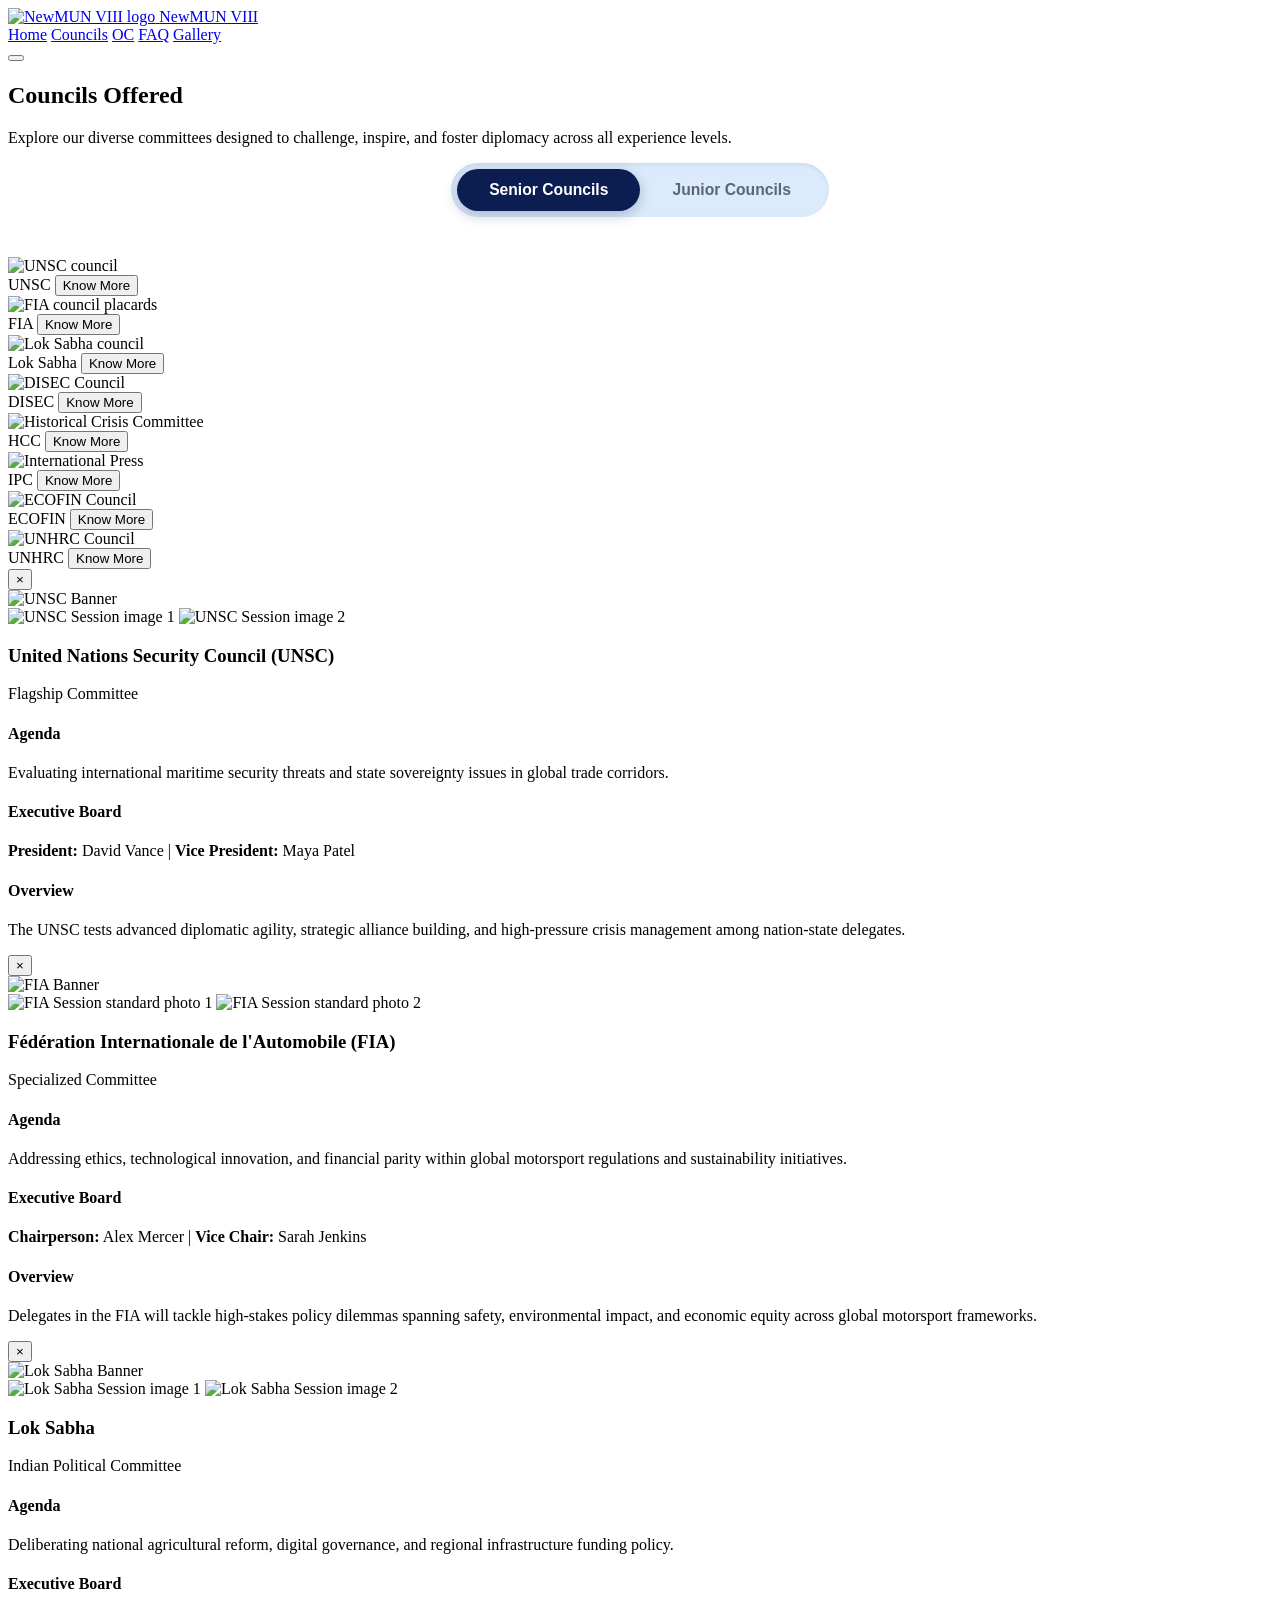
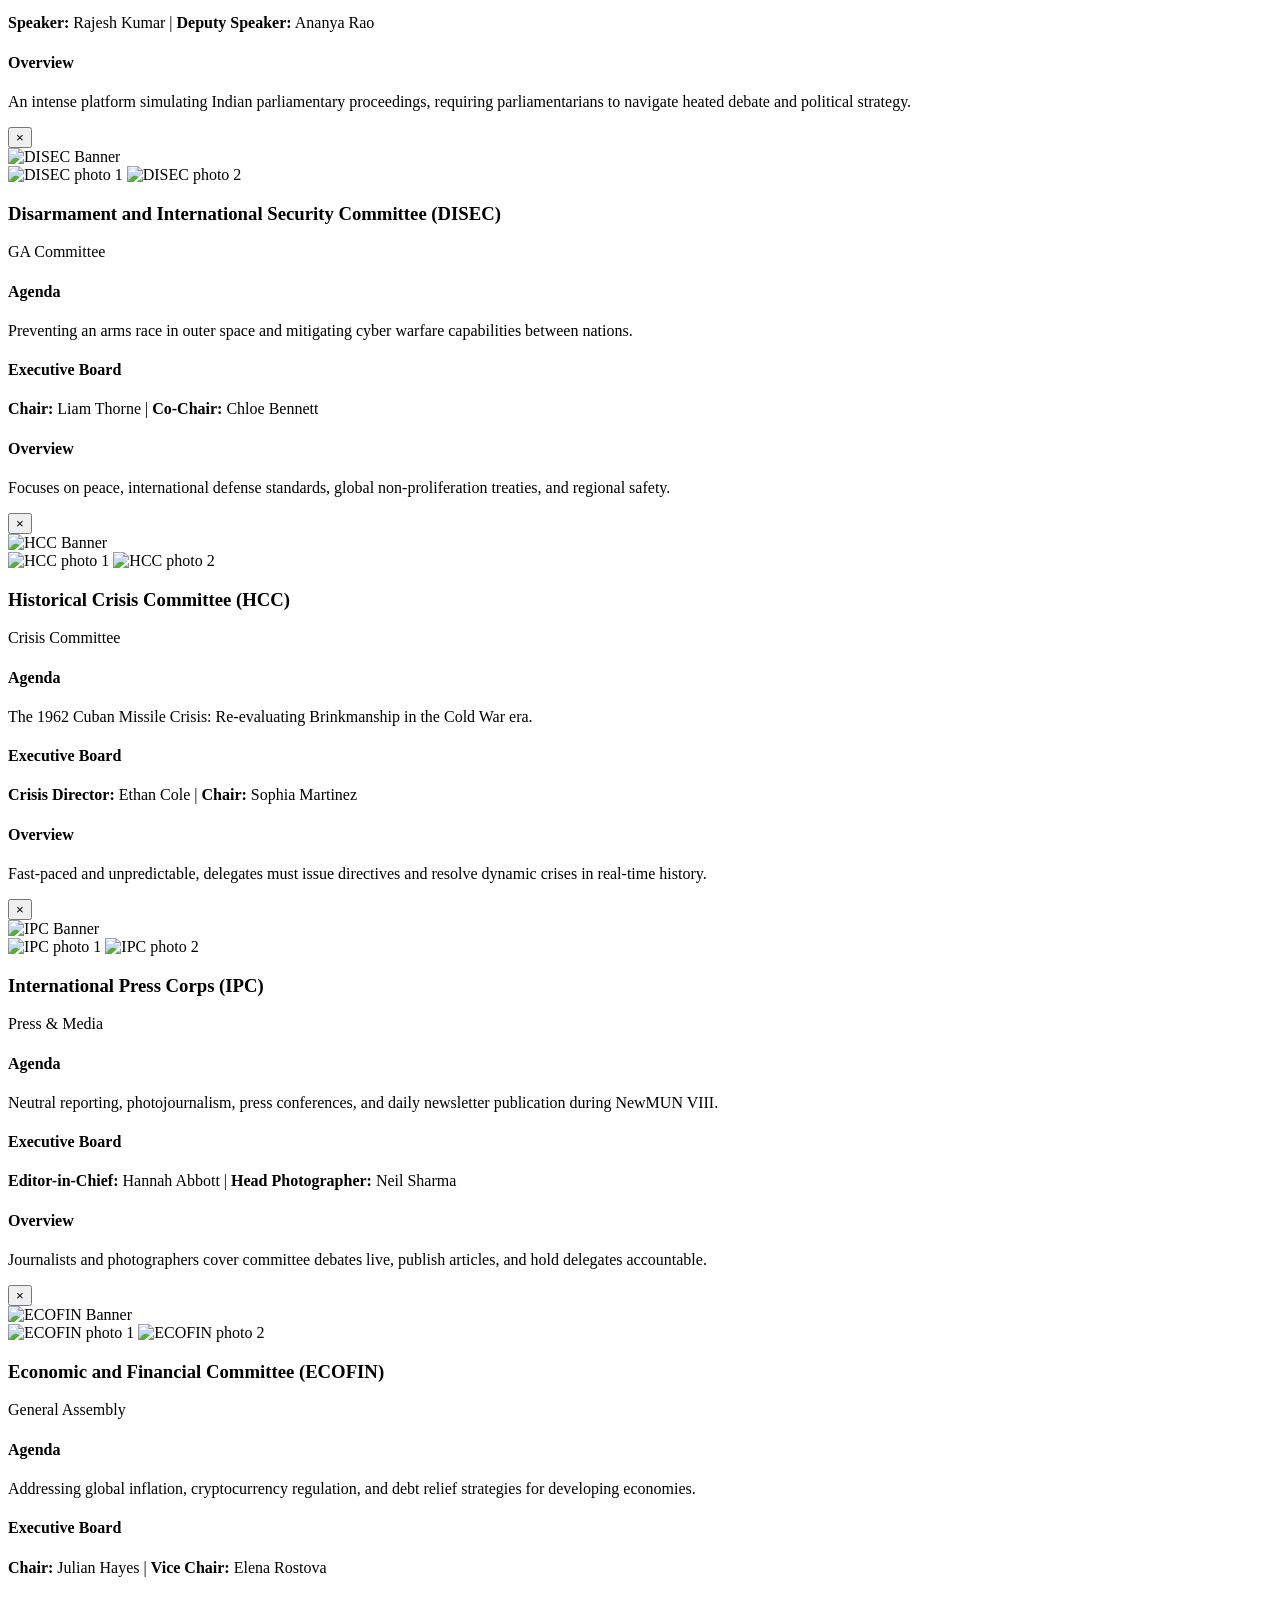
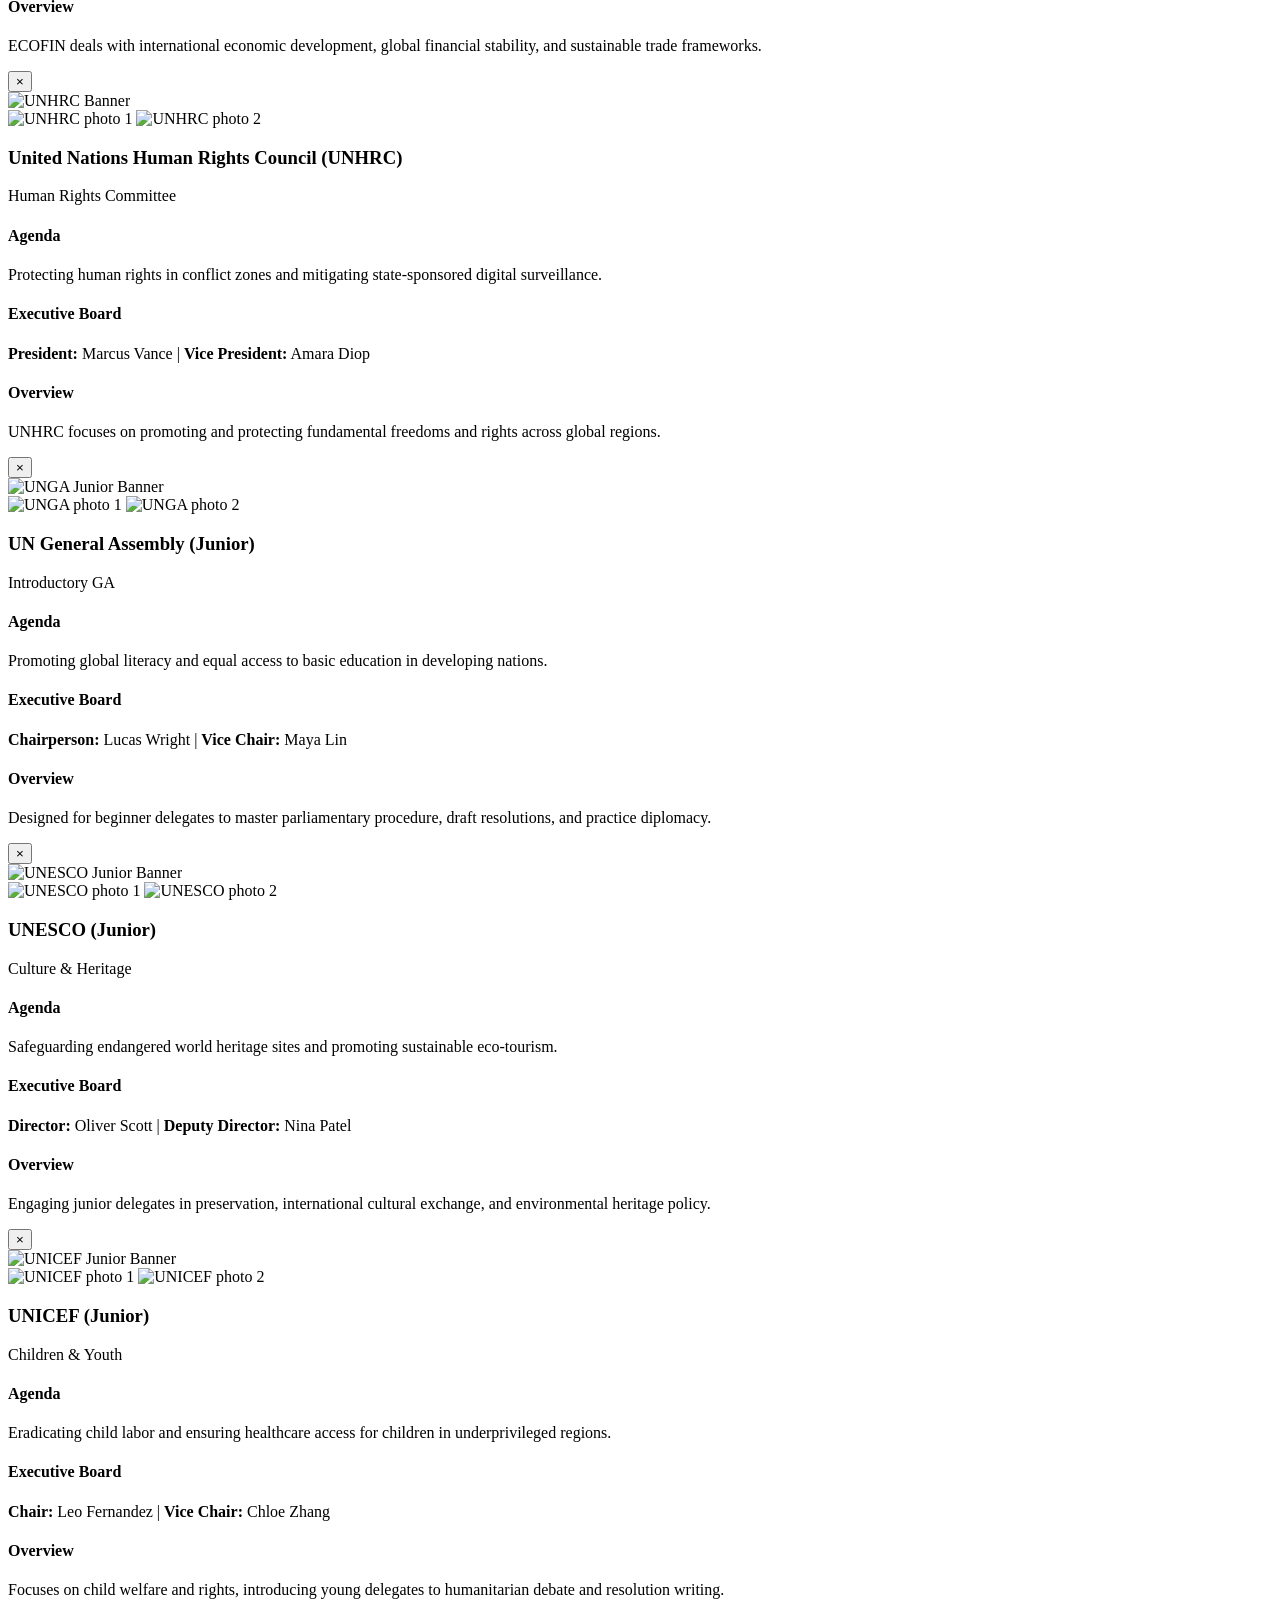
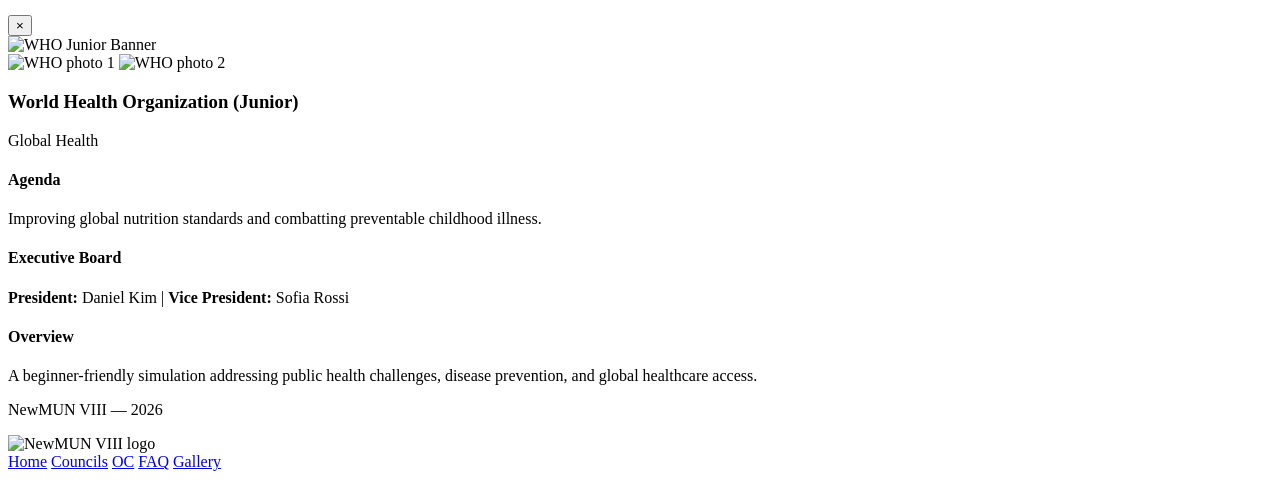
==== councils.html @ 2bfbd265 "Add files via upload" ====
<!DOCTYPE html>
<html lang="en">
<head>
<meta charset="UTF-8">
<meta name="viewport" content="width=device-width, initial-scale=1.0">
<title>Councils — NewMUN VIII</title>
<link rel="preconnect" href="https://fonts.googleapis.com">
<link rel="preconnect" href="https://fonts.gstatic.com" crossorigin>
<link href="https://fonts.googleapis.com/css2?family=Playfair+Display:ital,wght@0,500;0,600;0,700;1,500;1,600&family=Montserrat:wght@400;500;600;700;800&display=swap" rel="stylesheet">
<link rel="stylesheet" href="/assets/css/index.css">

<style>
  /* =========================================================
     Tab Switcher Custom Styles
     ========================================================= */
  .tab-switcher-container {
    display: flex;
    justify-content: center;
    margin-bottom: 40px;
  }

  .tab-switcher {
    display: inline-flex;
    background: var(--sky-1, #dcebfc);
    padding: 6px;
    border-radius: var(--radius-pill, 999px);
    box-shadow: inset 0 2px 4px rgba(11,29,81,0.08);
  }

  .tab-btn {
    padding: 12px 32px;
    border-radius: var(--radius-pill, 999px);
    font-weight: 700;
    font-size: 0.98rem;
    color: var(--slate, #5b6478);
    transition: all 0.3s cubic-bezier(0.22, 1, 0.36, 1);
    cursor: pointer;
    border: none;
    background: transparent;
  }

  .tab-btn.active {
    background: var(--navy, #0b1d51);
    color: #ffffff;
    box-shadow: 0 4px 14px rgba(11,29,81,0.25);
  }

  .tab-btn:hover:not(.active) {
    color: var(--royal, #1b3aa8);
  }

  .tab-content {
    display: none;
    animation: fadeIn 0.4s ease-in-out;
  }

  .tab-content.active {
    display: block;
  }

  @keyframes fadeIn {
    from { opacity: 0; transform: translateY(10px); }
    to { opacity: 1; transform: translateY(0); }
  }
</style>
</head>
<body>

<header class="site-header" id="siteHeader">
  <div class="header-inner">
    <a href="index.html" class="brand">
      <span class="brand-mark">
        <img src="/assets/logo.png" alt="NewMUN VIII logo">
      </span>
      <span class="brand-name">NewMUN VIII</span>
    </a>

    <nav class="main-nav" id="mainNav" aria-label="Primary">
      <a href="index.html" class="nav-link">Home</a>
      <a href="councils.html" class="nav-link active">Councils</a>
      <a href="oc.html" class="nav-link">OC</a>
      <a href="faq.html" class="nav-link">FAQ</a>
      <a href="gallery.html" class="nav-link">Gallery</a>
    </nav>

    <button class="nav-toggle" id="navToggle" aria-label="Open menu" aria-expanded="false" aria-controls="mainNav">
      <span></span><span></span><span></span>
    </button>
  </div>
</header>

<section class="section councils-page">
  <h2 class="section-title reveal">Councils Offered</h2>
  <p class="section-subtitle reveal">Explore our diverse committees designed to challenge, inspire, and foster diplomacy across all experience levels.</p>

  <div class="tab-switcher-container reveal">
    <div class="tab-switcher">
      <button class="tab-btn active" data-tab="senior">Senior Councils</button>
      <button class="tab-btn" data-tab="junior">Junior Councils</button>
    </div>
  </div>

  <div class="tab-content active" id="tab-senior">
    <div class="council-grid">
      <div class="council-card reveal">
        <img src="/assets/unsc.jpeg" alt="UNSC council">
        <div class="council-overlay">
          <span class="council-name">UNSC</span>
          <button class="btn btn-pill btn-overlay modal-trigger" data-modal="modal-unsc">Know More</button>
        </div>
      </div>

      <div class="council-card reveal">
        <img src="/assets/fia.jpeg" alt="FIA council placards">
        <div class="council-overlay">
          <span class="council-name">FIA</span>
          <button class="btn btn-pill btn-overlay modal-trigger" data-modal="modal-fia">Know More</button>
        </div>
      </div>

      <div class="council-card reveal">
        <img src="/assets/lok-sabha.jpeg" alt="Lok Sabha council">
        <div class="council-overlay">
          <span class="council-name">Lok Sabha</span>
          <button class="btn btn-pill btn-overlay modal-trigger" data-modal="modal-loksabha">Know More</button>
        </div>
      </div>

      <div class="council-card reveal">
        <img src="/assets/legacy-vi.jpg" alt="DISEC Council">
        <div class="council-overlay">
          <span class="council-name">DISEC</span>
          <button class="btn btn-pill btn-overlay modal-trigger" data-modal="modal-disec">Know More</button>
        </div>
      </div>

      <div class="council-card reveal">
        <img src="/assets/delegates.jpeg" alt="Historical Crisis Committee">
        <div class="council-overlay">
          <span class="council-name">HCC</span>
          <button class="btn btn-pill btn-overlay modal-trigger" data-modal="modal-hcc">Know More</button>
        </div>
      </div>

      <div class="council-card reveal">
        <img src="/assets/press.jpg" alt="International Press">
        <div class="council-overlay">
          <span class="council-name">IPC</span>
          <button class="btn btn-pill btn-overlay modal-trigger" data-modal="modal-ipc">Know More</button>
        </div>
      </div>

      <div class="council-card reveal">
        <img src="/assets/chairs.jpg" alt="ECOFIN Council">
        <div class="council-overlay">
          <span class="council-name">ECOFIN</span>
          <button class="btn btn-pill btn-overlay modal-trigger" data-modal="modal-ecofin">Know More</button>
        </div>
      </div>

      <div class="council-card reveal">
        <img src="/assets/legacy-vii.jpeg" alt="UNHRC Council">
        <div class="council-overlay">
          <span class="council-name">UNHRC</span>
          <button class="btn btn-pill btn-overlay modal-trigger" data-modal="modal-unhrc">Know More</button>
        </div>
      </div>
    </div>
  </div>

  <div class="tab-content" id="tab-junior">
    <div class="council-grid">
      <div class="council-card">
        <img src="/assets/delegates.jpeg" alt="UNGA Junior Committee">
        <div class="council-overlay">
          <span class="council-name">UNGA</span>
          <button class="btn btn-pill btn-overlay modal-trigger" data-modal="modal-jr-unga">Know More</button>
        </div>
      </div>

      <div class="council-card">
        <img src="/assets/chairs.jpg" alt="UNESCO Junior Committee">
        <div class="council-overlay">
          <span class="council-name">UNESCO</span>
          <button class="btn btn-pill btn-overlay modal-trigger" data-modal="modal-jr-unesco">Know More</button>
        </div>
      </div>

      <div class="council-card">
        <img src="/assets/legacy-vii.jpeg" alt="UNICEF Junior Committee">
        <div class="council-overlay">
          <span class="council-name">UNICEF</span>
          <button class="btn btn-pill btn-overlay modal-trigger" data-modal="modal-jr-unicef">Know More</button>
        </div>
      </div>

      <div class="council-card">
        <img src="/assets/legacy-vi.jpg" alt="WHO Junior Committee">
        <div class="council-overlay">
          <span class="council-name">WHO</span>
          <button class="btn btn-pill btn-overlay modal-trigger" data-modal="modal-jr-who">Know More</button>
        </div>
      </div>
    </div>
  </div>
</section>

<div class="modal-backdrop" id="modalBackdrop">

  <div class="modal" id="modal-unsc">
    <button class="modal-close" aria-label="Close modal">&times;</button>
    <div class="modal-banner">
      <img src="/assets/unsc.jpeg" alt="UNSC Banner" class="banner-img">
      <div class="top-right-images">
        <img src="/assets/delegates.jpeg" alt="UNSC Session image 1">
        <img src="/assets/chairs.jpg" alt="UNSC Session image 2">
      </div>
    </div>
    <div class="modal-body">
      <h3>United Nations Security Council (UNSC)</h3>
      <span class="modal-tag">Flagship Committee</span>
      <h4>Agenda</h4>
      <p>Evaluating international maritime security threats and state sovereignty issues in global trade corridors.</p>
      <h4>Executive Board</h4>
      <p><strong>President:</strong> David Vance | <strong>Vice President:</strong> Maya Patel</p>
      <h4>Overview</h4>
      <p>The UNSC tests advanced diplomatic agility, strategic alliance building, and high-pressure crisis management among nation-state delegates.</p>
    </div>
  </div>

  <div class="modal" id="modal-fia">
    <button class="modal-close" aria-label="Close modal">&times;</button>
    <div class="modal-banner">
      <img src="/assets/fia.jpeg" alt="FIA Banner" class="banner-img">
      <div class="top-right-images">
        <img src="/assets/legacy-vii.jpeg" alt="FIA Session standard photo 1">
        <img src="/assets/legacy-vi.jpg" alt="FIA Session standard photo 2">
      </div>
    </div>
    <div class="modal-body">
      <h3>Fédération Internationale de l'Automobile (FIA)</h3>
      <span class="modal-tag">Specialized Committee</span>
      <h4>Agenda</h4>
      <p>Addressing ethics, technological innovation, and financial parity within global motorsport regulations and sustainability initiatives.</p>
      <h4>Executive Board</h4>
      <p><strong>Chairperson:</strong> Alex Mercer | <strong>Vice Chair:</strong> Sarah Jenkins</p>
      <h4>Overview</h4>
      <p>Delegates in the FIA will tackle high-stakes policy dilemmas spanning safety, environmental impact, and economic equity across global motorsport frameworks.</p>
    </div>
  </div>

  <div class="modal" id="modal-loksabha">
    <button class="modal-close" aria-label="Close modal">&times;</button>
    <div class="modal-banner">
      <img src="/assets/lok-sabha.jpeg" alt="Lok Sabha Banner" class="banner-img">
      <div class="top-right-images">
        <img src="/assets/legacy-vi.jpg" alt="Lok Sabha Session image 1">
        <img src="/assets/press.jpg" alt="Lok Sabha Session image 2">
      </div>
    </div>
    <div class="modal-body">
      <h3>Lok Sabha</h3>
      <span class="modal-tag">Indian Political Committee</span>
      <h4>Agenda</h4>
      <p>Deliberating national agricultural reform, digital governance, and regional infrastructure funding policy.</p>
      <h4>Executive Board</h4>
      <p><strong>Speaker:</strong> Rajesh Kumar | <strong>Deputy Speaker:</strong> Ananya Rao</p>
      <h4>Overview</h4>
      <p>An intense platform simulating Indian parliamentary proceedings, requiring parliamentarians to navigate heated debate and political strategy.</p>
    </div>
  </div>

  <div class="modal" id="modal-disec">
    <button class="modal-close" aria-label="Close modal">&times;</button>
    <div class="modal-banner">
      <img src="/assets/legacy-vi.jpg" alt="DISEC Banner" class="banner-img">
      <div class="top-right-images">
        <img src="/assets/unsc.jpeg" alt="DISEC photo 1">
        <img src="/assets/fia.jpeg" alt="DISEC photo 2">
      </div>
    </div>
    <div class="modal-body">
      <h3>Disarmament and International Security Committee (DISEC)</h3>
      <span class="modal-tag">GA Committee</span>
      <h4>Agenda</h4>
      <p>Preventing an arms race in outer space and mitigating cyber warfare capabilities between nations.</p>
      <h4>Executive Board</h4>
      <p><strong>Chair:</strong> Liam Thorne | <strong>Co-Chair:</strong> Chloe Bennett</p>
      <h4>Overview</h4>
      <p>Focuses on peace, international defense standards, global non-proliferation treaties, and regional safety.</p>
    </div>
  </div>

  <div class="modal" id="modal-hcc">
    <button class="modal-close" aria-label="Close modal">&times;</button>
    <div class="modal-banner">
      <img src="/assets/delegates.jpeg" alt="HCC Banner" class="banner-img">
      <div class="top-right-images">
        <img src="/assets/legacy-vii.jpeg" alt="HCC photo 1">
        <img src="/assets/chairs.jpg" alt="HCC photo 2">
      </div>
    </div>
    <div class="modal-body">
      <h3>Historical Crisis Committee (HCC)</h3>
      <span class="modal-tag">Crisis Committee</span>
      <h4>Agenda</h4>
      <p>The 1962 Cuban Missile Crisis: Re-evaluating Brinkmanship in the Cold War era.</p>
      <h4>Executive Board</h4>
      <p><strong>Crisis Director:</strong> Ethan Cole | <strong>Chair:</strong> Sophia Martinez</p>
      <h4>Overview</h4>
      <p>Fast-paced and unpredictable, delegates must issue directives and resolve dynamic crises in real-time history.</p>
    </div>
  </div>

  <div class="modal" id="modal-ipc">
    <button class="modal-close" aria-label="Close modal">&times;</button>
    <div class="modal-banner">
      <img src="/assets/press.jpg" alt="IPC Banner" class="banner-img">
      <div class="top-right-images">
        <img src="/assets/lok-sabha.jpeg" alt="IPC photo 1">
        <img src="/assets/legacy-vi.jpg" alt="IPC photo 2">
      </div>
    </div>
    <div class="modal-body">
      <h3>International Press Corps (IPC)</h3>
      <span class="modal-tag">Press & Media</span>
      <h4>Agenda</h4>
      <p>Neutral reporting, photojournalism, press conferences, and daily newsletter publication during NewMUN VIII.</p>
      <h4>Executive Board</h4>
      <p><strong>Editor-in-Chief:</strong> Hannah Abbott | <strong>Head Photographer:</strong> Neil Sharma</p>
      <h4>Overview</h4>
      <p>Journalists and photographers cover committee debates live, publish articles, and hold delegates accountable.</p>
    </div>
  </div>

  <div class="modal" id="modal-ecofin">
    <button class="modal-close" aria-label="Close modal">&times;</button>
    <div class="modal-banner">
      <img src="/assets/chairs.jpg" alt="ECOFIN Banner" class="banner-img">
      <div class="top-right-images">
        <img src="/assets/delegates.jpeg" alt="ECOFIN photo 1">
        <img src="/assets/unsc.jpeg" alt="ECOFIN photo 2">
      </div>
    </div>
    <div class="modal-body">
      <h3>Economic and Financial Committee (ECOFIN)</h3>
      <span class="modal-tag">General Assembly</span>
      <h4>Agenda</h4>
      <p>Addressing global inflation, cryptocurrency regulation, and debt relief strategies for developing economies.</p>
      <h4>Executive Board</h4>
      <p><strong>Chair:</strong> Julian Hayes | <strong>Vice Chair:</strong> Elena Rostova</p>
      <h4>Overview</h4>
      <p>ECOFIN deals with international economic development, global financial stability, and sustainable trade frameworks.</p>
    </div>
  </div>

  <div class="modal" id="modal-unhrc">
    <button class="modal-close" aria-label="Close modal">&times;</button>
    <div class="modal-banner">
      <img src="/assets/legacy-vii.jpeg" alt="UNHRC Banner" class="banner-img">
      <div class="top-right-images">
        <img src="/assets/press.jpg" alt="UNHRC photo 1">
        <img src="/assets/fia.jpeg" alt="UNHRC photo 2">
      </div>
    </div>
    <div class="modal-body">
      <h3>United Nations Human Rights Council (UNHRC)</h3>
      <span class="modal-tag">Human Rights Committee</span>
      <h4>Agenda</h4>
      <p>Protecting human rights in conflict zones and mitigating state-sponsored digital surveillance.</p>
      <h4>Executive Board</h4>
      <p><strong>President:</strong> Marcus Vance | <strong>Vice President:</strong> Amara Diop</p>
      <h4>Overview</h4>
      <p>UNHRC focuses on promoting and protecting fundamental freedoms and rights across global regions.</p>
    </div>
  </div>

  <div class="modal" id="modal-jr-unga">
    <button class="modal-close" aria-label="Close modal">&times;</button>
    <div class="modal-banner">
      <img src="/assets/delegates.jpeg" alt="UNGA Junior Banner" class="banner-img">
      <div class="top-right-images">
        <img src="/assets/legacy-vi.jpg" alt="UNGA photo 1">
        <img src="/assets/chairs.jpg" alt="UNGA photo 2">
      </div>
    </div>
    <div class="modal-body">
      <h3>UN General Assembly (Junior)</h3>
      <span class="modal-tag">Introductory GA</span>
      <h4>Agenda</h4>
      <p>Promoting global literacy and equal access to basic education in developing nations.</p>
      <h4>Executive Board</h4>
      <p><strong>Chairperson:</strong> Lucas Wright | <strong>Vice Chair:</strong> Maya Lin</p>
      <h4>Overview</h4>
      <p>Designed for beginner delegates to master parliamentary procedure, draft resolutions, and practice diplomacy.</p>
    </div>
  </div>

  <div class="modal" id="modal-jr-unesco">
    <button class="modal-close" aria-label="Close modal">&times;</button>
    <div class="modal-banner">
      <img src="/assets/chairs.jpg" alt="UNESCO Junior Banner" class="banner-img">
      <div class="top-right-images">
        <img src="/assets/press.jpg" alt="UNESCO photo 1">
        <img src="/assets/unsc.jpeg" alt="UNESCO photo 2">
      </div>
    </div>
    <div class="modal-body">
      <h3>UNESCO (Junior)</h3>
      <span class="modal-tag">Culture & Heritage</span>
      <h4>Agenda</h4>
      <p>Safeguarding endangered world heritage sites and promoting sustainable eco-tourism.</p>
      <h4>Executive Board</h4>
      <p><strong>Director:</strong> Oliver Scott | <strong>Deputy Director:</strong> Nina Patel</p>
      <h4>Overview</h4>
      <p>Engaging junior delegates in preservation, international cultural exchange, and environmental heritage policy.</p>
    </div>
  </div>

  <div class="modal" id="modal-jr-unicef">
    <button class="modal-close" aria-label="Close modal">&times;</button>
    <div class="modal-banner">
      <img src="/assets/legacy-vii.jpeg" alt="UNICEF Junior Banner" class="banner-img">
      <div class="top-right-images">
        <img src="/assets/fia.jpeg" alt="UNICEF photo 1">
        <img src="/assets/lok-sabha.jpeg" alt="UNICEF photo 2">
      </div>
    </div>
    <div class="modal-body">
      <h3>UNICEF (Junior)</h3>
      <span class="modal-tag">Children & Youth</span>
      <h4>Agenda</h4>
      <p>Eradicating child labor and ensuring healthcare access for children in underprivileged regions.</p>
      <h4>Executive Board</h4>
      <p><strong>Chair:</strong> Leo Fernandez | <strong>Vice Chair:</strong> Chloe Zhang</p>
      <h4>Overview</h4>
      <p>Focuses on child welfare and rights, introducing young delegates to humanitarian debate and resolution writing.</p>
    </div>
  </div>

  <div class="modal" id="modal-jr-who">
    <button class="modal-close" aria-label="Close modal">&times;</button>
    <div class="modal-banner">
      <img src="/assets/legacy-vi.jpg" alt="WHO Junior Banner" class="banner-img">
      <div class="top-right-images">
        <img src="/assets/delegates.jpeg" alt="WHO photo 1">
        <img src="/assets/chairs.jpg" alt="WHO photo 2">
      </div>
    </div>
    <div class="modal-body">
      <h3>World Health Organization (Junior)</h3>
      <span class="modal-tag">Global Health</span>
      <h4>Agenda</h4>
      <p>Improving global nutrition standards and combatting preventable childhood illness.</p>
      <h4>Executive Board</h4>
      <p><strong>President:</strong> Daniel Kim | <strong>Vice President:</strong> Sofia Rossi</p>
      <h4>Overview</h4>
      <p>A beginner-friendly simulation addressing public health challenges, disease prevention, and global healthcare access.</p>
    </div>
  </div>

</div>

<footer class="site-footer" id="oc">
  <div class="footer-inner">
    <div class="footer-brand">
      <p class="footer-title">NewMUN VIII &mdash; 2026</p>
    </div>
    <div class="footer-emblem">
      <img src="/assets/logo.png" alt="NewMUN VIII logo" class="footer-logo">
    </div>
    <nav class="footer-nav" aria-label="Footer">
      <a href="index.html">Home</a>
      <a href="councils.html">Councils</a>
      <a href="oc.html">OC</a>
      <a href="faq.html">FAQ</a>
      <a href="gallery.html">Gallery</a>
    </nav>
  </div>
</footer>

<script src="/assets/js/index.js"></script>

<script>
document.addEventListener('DOMContentLoaded', () => {
  // Tab Switcher Handler
  const tabBtns = document.querySelectorAll('.tab-btn');
  const tabContents = document.querySelectorAll('.tab-content');

  tabBtns.forEach(btn => {
    btn.addEventListener('click', () => {
      const targetTab = btn.getAttribute('data-tab');

      tabBtns.forEach(b => b.classList.remove('active'));
      tabContents.forEach(c => c.classList.remove('active'));

      btn.classList.add('active');
      const targetContent = document.getElementById(`tab-${targetTab}`);
      if (targetContent) {
        targetContent.classList.add('active');
      }
    });
  });

  // Modal Handler (Ensures proper opening/closing for all councils)
  const modalTriggers = document.querySelectorAll('.modal-trigger');
  const modalBackdrop = document.getElementById('modalBackdrop');

  modalTriggers.forEach(trigger => {
    trigger.addEventListener('click', (e) => {
      e.stopPropagation();
      const modalId = trigger.getAttribute('data-modal');
      const targetModal = document.getElementById(modalId);
      if (targetModal) {
        document.querySelectorAll('.modal').forEach(m => m.style.display = 'none');
        targetModal.style.display = 'block';
        modalBackdrop.classList.add('is-active');
        document.body.style.overflow = 'hidden';
      }
    });
  });

  if (modalBackdrop) {
    modalBackdrop.querySelectorAll('.modal-close').forEach(closeBtn => {
      closeBtn.addEventListener('click', () => {
        modalBackdrop.classList.remove('is-active');
        document.body.style.overflow = '';
      });
    });

    modalBackdrop.addEventListener('click', (e) => {
      if (e.target === modalBackdrop) {
        modalBackdrop.classList.remove('is-active');
        document.body.style.overflow = '';
      }
    });
  }
});
</script>
</body>
</html>
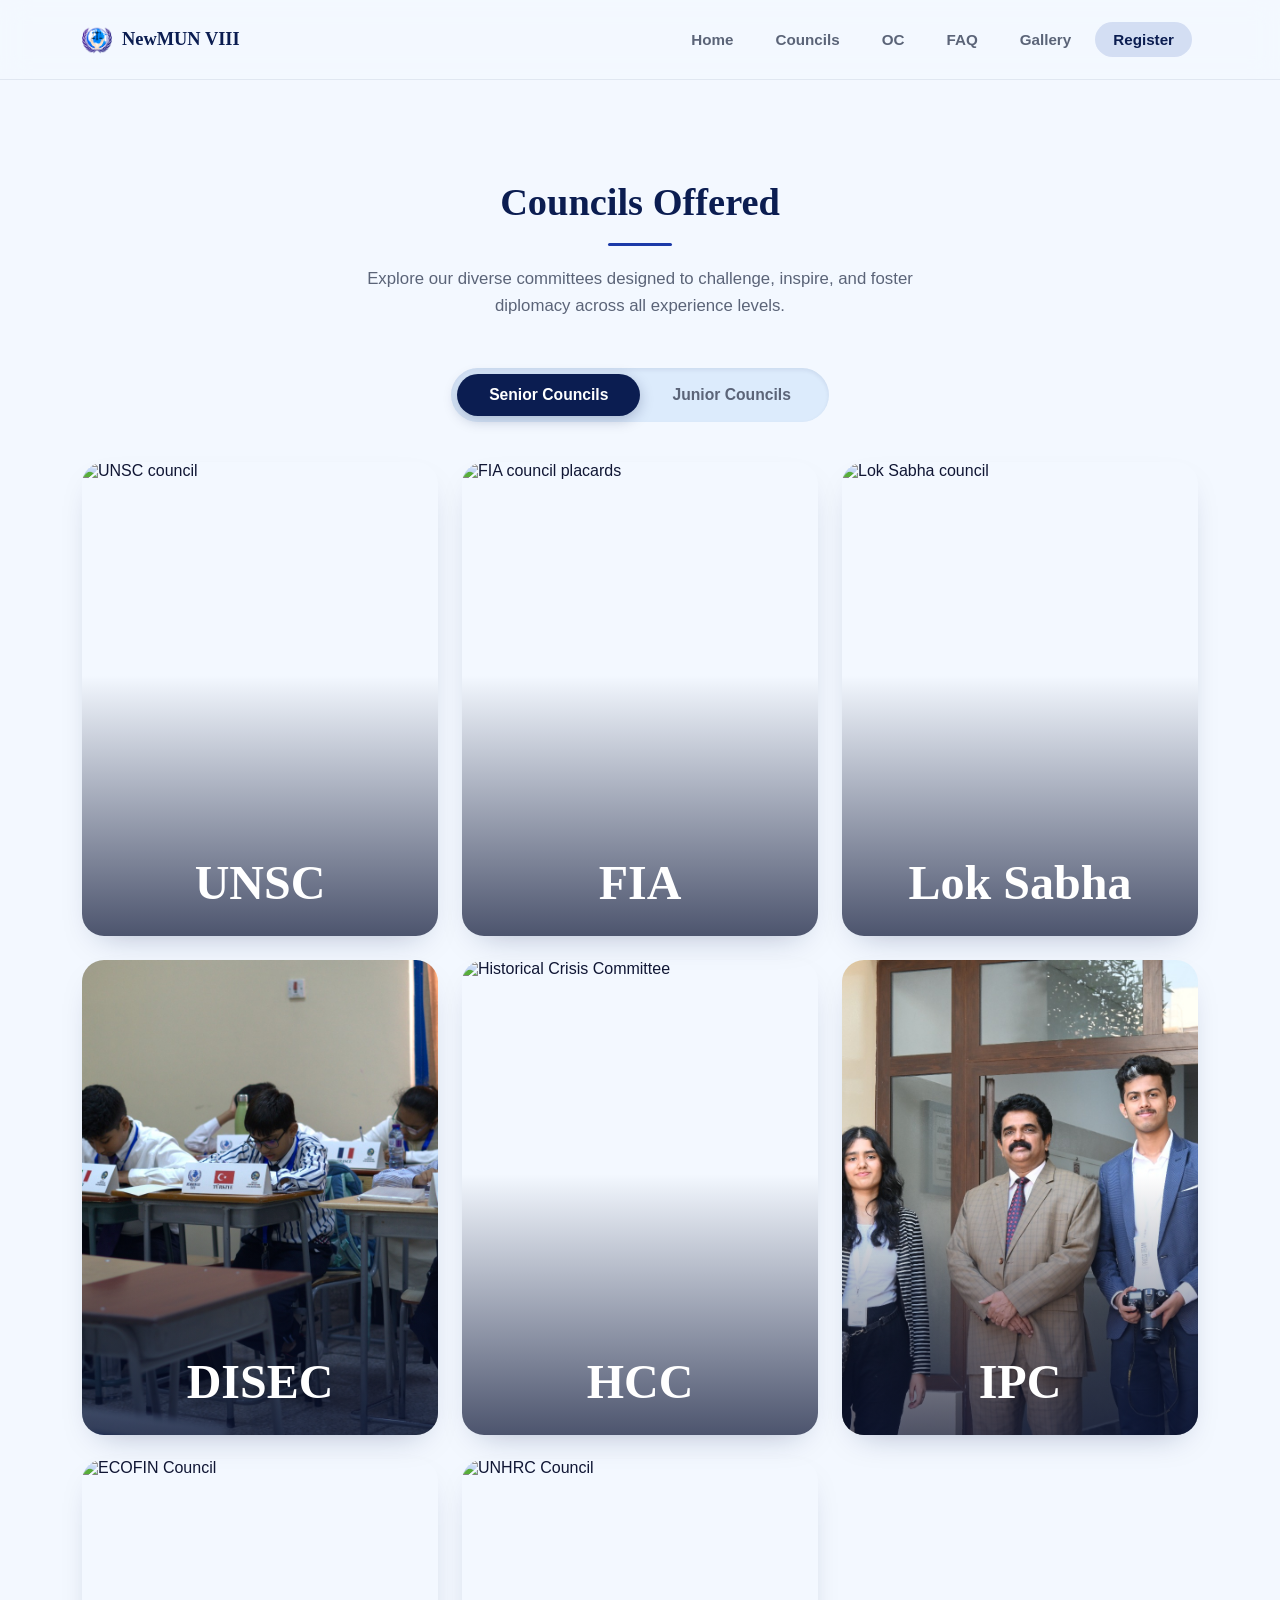
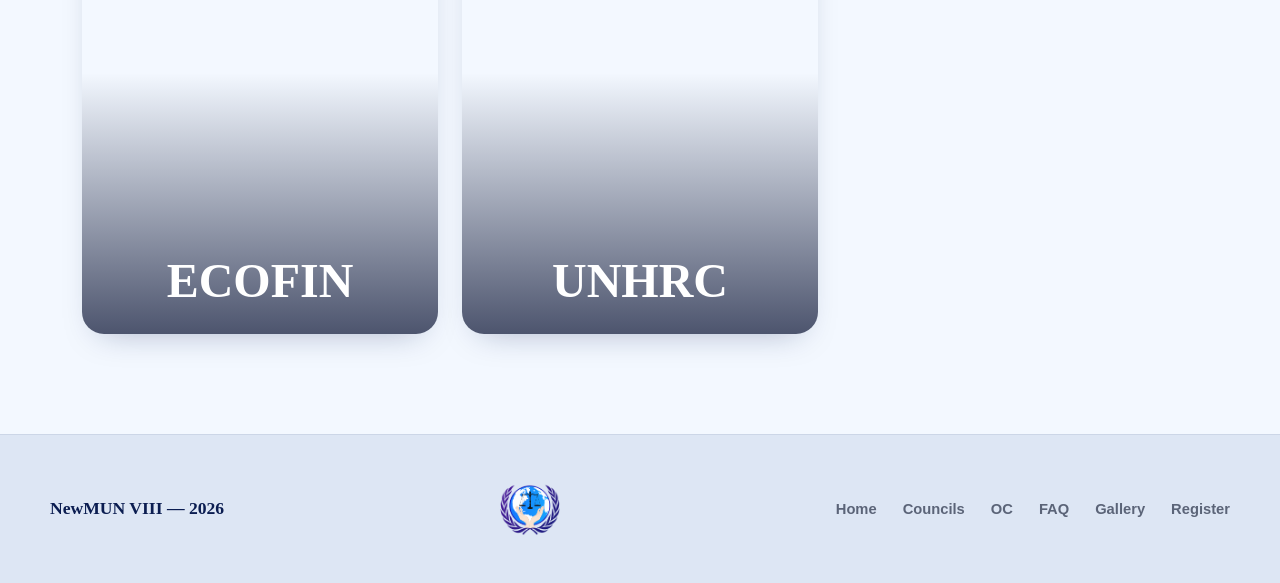
==== commit a907e41d: "Add files via upload" ====
--- a/councils.html
+++ b/councils.html
@@ -75,12 +75,13 @@
       <span class="brand-name">NewMUN VIII</span>
     </a>
 
-    <nav class="main-nav" id="mainNav" aria-label="Primary">
+   <nav class="main-nav" id="mainNav" aria-label="Primary">
       <a href="index.html" class="nav-link">Home</a>
-      <a href="councils.html" class="nav-link active">Councils</a>
+      <a href="councils.html" class="nav-link">Councils</a>
       <a href="oc.html" class="nav-link">OC</a>
       <a href="faq.html" class="nav-link">FAQ</a>
       <a href="gallery.html" class="nav-link">Gallery</a>
+      <a href="register.html" class="nav-link active">Register</a>
     </nav>
 
     <button class="nav-toggle" id="navToggle" aria-label="Open menu" aria-expanded="false" aria-controls="mainNav">
@@ -461,7 +462,7 @@
 
 </div>
 
-<footer class="site-footer" id="oc">
+<footer class="site-footer">
   <div class="footer-inner">
     <div class="footer-brand">
       <p class="footer-title">NewMUN VIII &mdash; 2026</p>
@@ -475,6 +476,7 @@
       <a href="oc.html">OC</a>
       <a href="faq.html">FAQ</a>
       <a href="gallery.html">Gallery</a>
+      <a href="register.html">Register</a>
     </nav>
   </div>
 </footer>
--- a/assets/css/index.css
+++ b/assets/css/index.css
@@ -0,0 +1,1241 @@
+/* =========================================================
+   NewMUN VIII — Design tokens
+   Palette: Deep UN navy (#0B1D51), royal blue (#1B3AA8),
+            sky wash (#DCEBFC → #F3F8FF), ink (#0E1330),
+            paper white (#FFFFFF), muted slate (#5B6478)
+   Type: Playfair Display (display/serif) + Source Sans 3 (body)
+   ========================================================= */
+
+:root {
+  --navy: #0b1d51;
+  --navy-deep: #060f30;
+  --royal: #1b3aa8;
+  --royal-light: #3a5bd9;
+  --sky-1: #dcebfc;
+  --sky-2: #f3f8ff;
+  --ink: #101634;
+  --slate: #5b6478;
+  --paper: #ffffff;
+  --gold: #c9a24b;
+
+  --font-display: "Playfair Display", Georgia, serif;
+  --font-body: "Montserrat", -apple-system, BlinkMacSystemFont, "Segoe UI", sans-serif;
+
+  --container: 1180px;
+  --radius-lg: 22px;
+  --radius-md: 16px;
+  --radius-pill: 999px;
+
+  --shadow-soft: 0 20px 45px -20px rgba(11, 29, 81, 0.28);
+  --shadow-card: 0 14px 34px -18px rgba(11, 29, 81, 0.35);
+
+  --ease: cubic-bezier(0.22, 1, 0.36, 1);
+}
+
+* { margin: 0; padding: 0; box-sizing: border-box; }
+
+html { scroll-behavior: smooth; }
+
+body {
+  font-family: var(--font-body);
+  color: var(--ink);
+  background: var(--sky-2);
+  overflow-x: hidden;
+  -webkit-font-smoothing: antialiased;
+}
+
+img { display: block; max-width: 100%; }
+
+a { text-decoration: none; color: inherit; }
+
+button {
+  font-family: inherit;
+  border: none;
+  background: none;
+  cursor: pointer;
+  color: inherit;
+}
+
+:focus-visible {
+  outline: 2px solid var(--royal-light);
+  outline-offset: 3px;
+}
+
+.section {
+  max-width: var(--container);
+  margin: 0 auto;
+  padding: 100px 32px;
+}
+
+.section-title {
+  font-family: var(--font-display);
+  font-weight: 700;
+  color: var(--navy);
+  text-align: center;
+  font-size: clamp(1.9rem, 3vw, 2.5rem);
+  position: relative;
+  padding-bottom: 22px;
+  margin-bottom: 56px;
+}
+
+.section-title::after {
+  content: "";
+  position: absolute;
+  bottom: 0;
+  left: 50%;
+  transform: translateX(-50%);
+  width: 64px;
+  height: 3px;
+  background: var(--royal);
+  border-radius: var(--radius-pill);
+}
+
+/* =========================================================
+   Reveal-on-scroll
+   ========================================================= */
+
+.reveal {
+  opacity: 0;
+  transform: translateY(28px);
+  transition: opacity 0.8s var(--ease), transform 0.8s var(--ease);
+}
+.reveal.is-visible {
+  opacity: 1;
+  transform: translateY(0);
+}
+@media (prefers-reduced-motion: reduce) {
+  .reveal { opacity: 1; transform: none; transition: none; }
+  html { scroll-behavior: auto; }
+}
+
+/* =========================================================
+   Buttons
+   ========================================================= */
+
+.btn {
+  display: inline-flex;
+  align-items: center;
+  justify-content: center;
+  font-weight: 600;
+  font-size: 0.95rem;
+  letter-spacing: 0.01em;
+  transition: transform 0.25s var(--ease), box-shadow 0.25s var(--ease), background 0.25s var(--ease), color 0.25s var(--ease);
+}
+
+.btn-pill {
+  padding: 13px 30px;
+  border-radius: var(--radius-pill);
+  background: #d9d9d9;
+  color: var(--navy);
+  box-shadow: var(--shadow-card);
+}
+.btn-pill:hover { transform: translateY(-2px); box-shadow: 0 18px 36px -16px rgba(11,29,81,0.4); }
+
+.btn-outline {
+  background: transparent;
+  border: 1.5px solid var(--royal);
+  color: var(--royal);
+  box-shadow: none;
+}
+.btn-outline:hover { background: var(--royal); color: var(--paper); }
+
+.btn-overlay {
+  position: absolute;
+  left: 50%;
+  top: 50%;
+  z-index: 3;
+  transform: translate(-50%, -50%) translateY(6px);
+  opacity: 0;
+  transition: opacity 0.35s var(--ease), transform 0.35s var(--ease), box-shadow 0.25s var(--ease), background 0.25s var(--ease);
+}
+.legacy-media:hover .btn-overlay,
+.legacy-media:focus-within .btn-overlay,
+.council-card:hover .btn-overlay,
+.council-card:focus-within .btn-overlay {
+  opacity: 1;
+  transform: translate(-50%, -50%) translateY(0);
+}
+.btn-overlay:hover { transform: translate(-50%, -50%) translateY(-2px); }
+
+/* =========================================================
+   Header
+   ========================================================= */
+
+.site-header {
+  position: sticky;
+  top: 0;
+  z-index: 100;
+  background: rgba(243, 248, 255, 0.75);
+  backdrop-filter: blur(14px) saturate(140%);
+  -webkit-backdrop-filter: blur(14px) saturate(140%);
+  border-bottom: 1px solid rgba(11, 29, 81, 0.08);
+  transition: box-shadow 0.3s var(--ease), background 0.3s var(--ease);
+}
+.site-header.scrolled {
+  box-shadow: 0 8px 24px -16px rgba(11, 29, 81, 0.35);
+  background: rgba(243, 248, 255, 0.92);
+}
+
+.header-inner {
+  max-width: var(--container);
+  margin: 0 auto;
+  padding: 16px 32px;
+  display: flex;
+  align-items: center;
+  justify-content: space-between;
+  gap: 24px;
+}
+
+.brand {
+  display: flex;
+  align-items: center;
+  gap: 10px;
+  font-family: var(--font-display);
+  font-weight: 700;
+  font-size: 1.15rem;
+  color: var(--navy);
+}
+.brand-mark {
+  width: 30px;
+  height: 30px;
+  display: inline-flex;
+}
+.brand-mark img { width: 100%; height: 100%; object-fit: contain; }
+
+.main-nav {
+  display: flex;
+  align-items: center;
+  gap: 6px;
+  padding: 6px;
+}
+.nav-link {
+  font-size: 0.95rem;
+  font-weight: 600;
+  color: var(--slate);
+  padding: 9px 18px;
+  border-radius: var(--radius-pill);
+  position: relative;
+  transition: color 0.3s var(--ease), background 0.3s var(--ease);
+}
+
+.nav-link:hover,
+.nav-link.active {
+  color: var(--navy);
+  background: rgba(27, 58, 168, 0.1);
+}
+.nav-link.active {
+  background: rgba(27, 58, 168, 0.14);
+}
+
+.nav-toggle {
+  display: none;
+  flex-direction: column;
+  justify-content: center;
+  gap: 5px;
+  width: 34px;
+  height: 34px;
+}
+.nav-toggle span {
+  display: block;
+  height: 2px;
+  width: 100%;
+  background: var(--navy);
+  border-radius: 2px;
+  transition: transform 0.3s var(--ease), opacity 0.3s var(--ease);
+}
+.nav-toggle.is-open span:nth-child(1) { transform: translateY(7px) rotate(45deg); }
+.nav-toggle.is-open span:nth-child(2) { opacity: 0; }
+.nav-toggle.is-open span:nth-child(3) { transform: translateY(-7px) rotate(-45deg); }
+
+/* =========================================================
+   Hero
+   ========================================================= */
+
+.hero {
+  position: relative;
+  min-height: calc(100vh - 65px);
+  min-height: calc(100svh - 65px);
+  display: flex;
+  flex-direction: column;
+  align-items: center;
+  justify-content: center;
+  padding: 64px 32px 100px;
+  overflow: hidden;
+  text-align: center;
+  background: linear-gradient(180deg, var(--sky-1) 0%, var(--sky-2) 70%);
+}
+
+.hero-glow {
+  position: absolute;
+  border-radius: 50%;
+  filter: blur(70px);
+  z-index: 0;
+}
+.hero-glow--a {
+  width: 860px; height: 860px;
+  background: radial-gradient(circle, var(--navy) 0%, var(--royal) 55%, transparent 75%);
+  top: -300px; left: -280px;
+  opacity: 0.92;
+  animation: float-a 16s ease-in-out infinite;
+}
+.hero-glow--b {
+  width: 420px; height: 420px;
+  background: radial-gradient(circle, #ffffff 0%, var(--sky-1) 60%, transparent 78%);
+  bottom: -180px; right: -120px;
+  opacity: 0.8;
+  animation: float-b 14s ease-in-out infinite;
+}
+.hero-glow--c {
+  width: 640px; height: 640px;
+  background: radial-gradient(circle, var(--navy-deep) 0%, var(--royal) 55%, transparent 76%);
+  top: 8%; right: -260px;
+  opacity: 0.6;
+  animation: float-c 19s ease-in-out infinite;
+}
+@keyframes float-a {
+  0%,100% { transform: translate(0,0) scale(1); }
+  50% { transform: translate(-24px, 26px) scale(1.05); }
+}
+@keyframes float-b {
+  0%,100% { transform: translate(0,0) scale(1); }
+  50% { transform: translate(20px, -18px) scale(1.04); }
+}
+@keyframes float-c {
+  0%,100% { transform: translate(0,0) scale(1); }
+  50% { transform: translate(22px, 24px) scale(1.06); }
+}
+
+.hero-content {
+  position: relative;
+  z-index: 1;
+  max-width: 680px;
+  margin: 0 auto;
+}
+
+.emblem {
+  position: relative;
+  width: 190px;
+  margin: 0 auto 18px;
+  animation: emblem-in 1s var(--ease) both;
+}
+
+.emblem-logo { width: 100%; height: auto; display: block; }
+
+@keyframes emblem-in {
+  from { opacity: 0; transform: scale(0.85) translateY(-12px); }
+  to { opacity: 1; transform: scale(1) translateY(0); }
+}
+
+.hero-title {
+  font-family: var(--font-display);
+  font-weight: 700;
+  color: var(--navy);
+  font-size: clamp(2.4rem, 5vw, 3.4rem);
+  letter-spacing: 0.01em;
+  animation: rise-in 0.9s var(--ease) 0.15s both;
+}
+
+.hero-tagline {
+  font-family: var(--font-display);
+  font-style: italic;
+  font-weight: 500;
+  color: var(--royal);
+  font-size: clamp(1.1rem, 2.2vw, 1.5rem);
+  margin-top: 10px;
+  animation: rise-in 0.9s var(--ease) 0.3s both;
+}
+
+@keyframes rise-in {
+  from { opacity: 0; transform: translateY(16px); }
+  to { opacity: 1; transform: translateY(0); }
+}
+
+.countdown {
+  display: inline-flex;
+  align-items: center;
+  gap: 18px;
+  margin-top: 36px;
+  padding: 20px 36px;
+  background: var(--paper);
+  border-radius: 34px;
+  box-shadow: var(--shadow-soft);
+  animation: rise-in 0.9s var(--ease) 0.45s both;
+}
+.countdown-unit {
+  display: flex;
+  flex-direction: column;
+  align-items: center;
+  min-width: 46px;
+}
+.countdown-num {
+  display: flex;
+  align-items: center;
+  gap: 2px;
+  font-family: var(--font-body);
+  font-weight: 700;
+  font-size: clamp(1.4rem, 2.6vw, 1.9rem);
+  color: var(--navy);
+  font-variant-numeric: tabular-nums;
+}
+
+/* Odometer-style rolling digit */
+.digit-reel {
+  position: relative;
+  height: 1.3em;
+  width: 0.95ch;
+  overflow: hidden;
+  line-height: 1.3em;
+  flex-shrink: 0;
+}
+.digit-reel-strip {
+  position: absolute;
+  left: 0;
+  top: 0;
+  width: 100%;
+  display: flex;
+  flex-direction: column;
+  transform: translateY(0);
+  transition: transform 0.5s cubic-bezier(0.55, 0, 0.15, 1);
+}
+.digit-reel-strip span {
+  height: 1.3em;
+  display: flex;
+  align-items: center;
+  justify-content: center;
+}
+.countdown-label {
+  font-size: 0.68rem;
+  text-transform: uppercase;
+  letter-spacing: 0.08em;
+  color: var(--slate);
+  margin-top: 2px;
+}
+.countdown-sep {
+  font-family: var(--font-body);
+  font-weight: 700;
+  color: var(--royal-light);
+  font-size: 1.4rem;
+  transform: translateY(-6px);
+}
+
+/* Scroll-down cue */
+.scroll-cue {
+  position: absolute;
+  left: 50%;
+  bottom: 32px;
+  z-index: 1;
+  transform: translateX(-50%);
+  width: 44px;
+  height: 44px;
+  display: flex;
+  align-items: center;
+  justify-content: center;
+  border-radius: 50%;
+  color: var(--royal);
+  background: rgba(255, 255, 255, 0.6);
+  border: 1px solid rgba(27, 58, 168, 0.18);
+  box-shadow: 0 10px 24px -14px rgba(11, 29, 81, 0.4);
+  animation: scroll-cue-bob 2.2s ease-in-out infinite;
+  transition: background 0.3s var(--ease), border-color 0.3s var(--ease), transform 0.3s var(--ease);
+}
+.scroll-cue svg { width: 20px; height: 20px; }
+.scroll-cue:hover {
+  background: rgba(255, 255, 255, 0.9);
+  border-color: rgba(27, 58, 168, 0.35);
+}
+@keyframes scroll-cue-bob {
+  0%, 100% { transform: translateX(-50%) translateY(0); }
+  50% { transform: translateX(-50%) translateY(10px); }
+}
+@media (prefers-reduced-motion: reduce) {
+  .scroll-cue { animation: none; }
+}
+
+/* =========================================================
+   Legacy of Excellence
+   ========================================================= */
+
+.legacy-cards {
+  display: flex;
+  flex-direction: column;
+  gap: 28px;
+}
+
+.legacy-card {
+  display: grid;
+  grid-template-columns: 1fr 1.3fr;
+  gap: 0;
+  background: var(--paper);
+  border-radius: var(--radius-lg);
+  overflow: hidden;
+  box-shadow: var(--shadow-card);
+  transition: transform 0.4s var(--ease), box-shadow 0.4s var(--ease);
+}
+.legacy-card:hover {
+  transform: translateY(-4px);
+  box-shadow: 0 26px 50px -22px rgba(11,29,81,0.4);
+}
+.legacy-card--reverse { grid-template-columns: 1.3fr 1fr; }
+.legacy-card--reverse .legacy-media { order: 2; }
+
+.legacy-media {
+  position: relative;
+  min-height: 220px;
+  overflow: hidden;
+}
+.legacy-media img {
+  width: 100%; height: 100%;
+  object-fit: cover;
+  transition: transform 0.6s var(--ease), filter 0.4s var(--ease);
+}
+.legacy-card:hover .legacy-media img { transform: scale(1.06); }
+
+.legacy-media::after {
+  content: "";
+  position: absolute;
+  inset: 0;
+  z-index: 1;
+  background: rgba(6, 15, 48, 0);
+  transition: background 0.35s var(--ease);
+  pointer-events: none;
+}
+.legacy-media:hover::after,
+.legacy-media:focus-within::after {
+  background: rgba(6, 15, 48, 0.6);
+}
+
+.legacy-year {
+  position: absolute;
+  left: 24px; bottom: 20px;
+  z-index: 2;
+  font-family: var(--font-display);
+  font-weight: 700;
+  font-size: 1.8rem;
+  color: var(--paper);
+  text-shadow: 0 2px 14px rgba(0,0,0,0.45);
+  transition: opacity 0.3s var(--ease);
+}
+.legacy-media:hover .legacy-year { opacity: 0; }
+
+.legacy-copy {
+  padding: 40px 44px;
+  display: flex;
+  flex-direction: column;
+  justify-content: center;
+}
+.legacy-copy h3 {
+  font-family: var(--font-display);
+  color: var(--royal);
+  font-weight: 700;
+  font-size: 1.35rem;
+  margin-bottom: 14px;
+  line-height: 1.3;
+}
+.legacy-copy p { color: var(--slate); line-height: 1.7; font-size: 0.98rem; }
+
+/* =========================================================
+   Councils
+   ========================================================= */
+
+.council-grid {
+  display: grid;
+  grid-template-columns: repeat(3, 1fr);
+  gap: 24px;
+}
+
+.council-card {
+  position: relative;
+  border-radius: var(--radius-lg);
+  overflow: hidden;
+  aspect-ratio: 3/4;
+  box-shadow: var(--shadow-card);
+  transition: transform 0.4s var(--ease), box-shadow 0.4s var(--ease);
+}
+.council-card:hover { transform: translateY(-6px); box-shadow: 0 26px 50px -20px rgba(11,29,81,0.42); }
+
+.council-card img {
+  width: 100%; height: 100%;
+  object-fit: cover;
+  transition: transform 0.6s var(--ease), filter 0.4s var(--ease);
+}
+.council-card:hover img { transform: scale(1.08); }
+
+.council-overlay {
+  position: absolute;
+  inset: 0;
+  background: linear-gradient(180deg, rgba(6,15,48,0) 45%, rgba(6,15,48,0.7) 100%);
+  display: flex;
+  align-items: flex-end;
+  justify-content: center;
+  padding-bottom: 26px;
+  transition: background 0.35s var(--ease);
+}
+.council-card:hover .council-overlay,
+.council-card:focus-within .council-overlay {
+  background: rgba(6, 15, 48, 0.62);
+}
+
+.council-name {
+  position: relative;
+  z-index: 2;
+  font-family: var(--font-display);
+  font-weight: 700;
+  font-size: 3rem;
+  color: var(--paper);
+  transition: opacity 0.3s var(--ease);
+}
+.council-card:hover .council-name,
+.council-card:focus-within .council-name {
+  opacity: 0;
+}
+
+.center-cta { text-align: center; margin-top: 40px; }
+
+/* =========================================================
+   Alumni
+   ========================================================= */
+
+.alumni-grid {
+  display: grid;
+  grid-template-columns: 1fr 1fr;
+  gap: 26px;
+}
+
+.alumni-card {
+  background: var(--paper);
+  border-radius: var(--radius-lg);
+  padding: 36px 38px;
+  box-shadow: var(--shadow-card);
+  
+  transition: transform 0.35s var(--ease), box-shadow 0.35s var(--ease);
+}
+.alumni-card:hover { transform: translateY(-4px); box-shadow: 0 24px 46px -20px rgba(11,29,81,0.35); }
+
+.alumni-name {
+  font-family: var(--font-display);
+  font-weight: 700;
+  color: var(--navy);
+  margin-bottom: 14px;
+  font-size: 1.05rem;
+}
+.alumni-quote {
+  color: var(--slate);
+  line-height: 1.75;
+  font-size: 0.96rem;
+  font-style: italic;
+}
+
+/* =========================================================
+   FAQ
+   ========================================================= */
+
+.faq-list {
+  display: flex;
+  flex-direction: column;
+  gap: 12px;
+  max-width: 900px;
+  margin: 0 auto;
+}
+
+.faq-item {
+  background: var(--paper);
+  border-radius: 14px;
+  box-shadow: 0 6px 18px -12px rgba(11,29,81,0.25);
+  overflow: hidden;
+  transition: box-shadow 0.3s var(--ease);
+}
+.faq-item.is-open { box-shadow: var(--shadow-card); }
+
+.faq-question {
+  width: 100%;
+  display: flex;
+  align-items: center;
+  justify-content: space-between;
+  gap: 20px;
+  padding: 20px 26px;
+  text-align: left;
+  font-weight: 600;
+  color: var(--ink);
+  font-size: 0.97rem;
+}
+.faq-item.is-open .faq-question { color: var(--royal); }
+
+.faq-icon {
+  flex-shrink: 0;
+  width: 18px; height: 18px;
+  fill: none;
+  stroke: currentColor;
+  stroke-width: 2;
+  stroke-linecap: round;
+  stroke-linejoin: round;
+  transition: transform 0.35s var(--ease);
+}
+.faq-item.is-open .faq-icon { transform: rotate(180deg); }
+
+.faq-answer {
+  display: grid;
+  grid-template-rows: 0fr;
+  transition: grid-template-rows 0.4s var(--ease);
+}
+.faq-answer > p {
+  overflow: hidden;
+  padding: 0 26px;
+  color: var(--slate);
+  line-height: 1.7;
+  font-size: 0.94rem;
+}
+.faq-item.is-open .faq-answer { grid-template-rows: 1fr; }
+.faq-item.is-open .faq-answer > p { padding: 0 26px 22px; }
+.faq-answer > p { min-height: 0; }
+.faq-answer { min-height: 0; }
+.faq-answer > p::before { content: ""; display: block; height: 0; }
+.faq-answer { display: grid; }
+.faq-answer > p { grid-row: 1; }
+
+/* =========================================================
+   Register
+   ========================================================= */
+
+.register-grid {
+  display: grid;
+  grid-template-columns: repeat(3, 1fr);
+  gap: 30px;
+}
+
+.register-card {
+  text-align: center;
+  background: var(--paper);
+  border-radius: var(--radius-lg);
+  padding-bottom: 30px;
+  box-shadow: var(--shadow-card);
+  transition: transform 0.35s var(--ease), box-shadow 0.35s var(--ease);
+}
+.register-card:hover { transform: translateY(-6px); box-shadow: 0 26px 50px -20px rgba(11,29,81,0.4); }
+
+.register-media {
+  position: relative;
+  border-radius: var(--radius-lg) var(--radius-lg) 0 0;
+  overflow: hidden;
+  aspect-ratio: 4/3;
+  margin-bottom: 22px;
+}
+.register-media img {
+  width: 100%; height: 100%;
+  object-fit: cover;
+  transition: transform 0.6s var(--ease);
+}
+.register-card:hover .register-media img { transform: scale(1.07); }
+
+.register-label {
+  position: absolute;
+  inset: 0;
+  display: flex;
+  align-items: flex-end;
+  justify-content: center;
+  padding-bottom: 18px;
+  background: linear-gradient(180deg, rgba(6,15,48,0) 45%, rgba(6,15,48,0.7) 100%);
+  color: var(--paper);
+  font-family: var(--font-display);
+  font-weight: 700;
+  font-size: 2rem;
+}
+
+.register-price {
+  font-family: var(--font-display);
+  font-weight: 700;
+  color: var(--navy);
+  font-size: 1.3rem;
+}
+.register-note {
+  color: var(--slate);
+  font-size: 0.8rem;
+  margin-top: 2px;
+  margin-bottom: 20px;
+}
+
+/* =========================================================
+   Footer
+   ========================================================= */
+
+.site-footer {
+  background: #dde6f4;
+  border-top: 1px solid rgba(11,29,81,0.08);
+  padding: 44px 32px;
+}
+
+.footer-inner {
+  max-width: var(--container);
+  margin: 0 auto;
+  display: flex;
+  align-items: center;
+  justify-content: space-between;
+  gap: 24px;
+  flex-wrap: wrap;
+}
+
+.footer-title {
+  font-family: var(--font-display);
+  font-weight: 700;
+  color: var(--navy);
+  font-size: 1.1rem;
+}
+
+.footer-emblem { opacity: 0.9; width: 60px; }
+.footer-logo { width: 100%; height: auto; display: block; }
+
+.footer-nav {
+  display: flex;
+  gap: 26px;
+  font-weight: 600;
+  color: var(--slate);
+  font-size: 0.92rem;
+}
+.footer-nav a { transition: color 0.25s var(--ease); }
+.footer-nav a:hover { color: var(--royal); }
+
+/* =========================================================
+   Responsive — tablet
+   ========================================================= */
+
+@media (max-width: 960px) {
+  .section { padding: 80px 24px; }
+  .register-grid { grid-template-columns: repeat(2, 1fr); }
+  .register-grid .register-card:last-child { grid-column: 1 / -1; max-width: 340px; margin: 0 auto; }
+}
+
+/* =========================================================
+   Responsive — mobile
+   ========================================================= */
+
+@media (max-width: 700px) {
+  .header-inner { padding: 14px 20px; }
+
+  .main-nav {
+    position: fixed;
+    top: 0;
+    right: 0;
+    left: 0;
+    bottom: 0;
+    height: 100vh;
+    height: 100svh;
+    background: #ffffff;
+    flex-direction: column;
+    align-items: stretch;
+    justify-content: flex-start;
+    gap: 0;
+    padding: 90px 24px 40px;
+    box-shadow: none;
+    transform: translateY(-16px);
+    opacity: 0;
+    pointer-events: none;
+    transition: transform 0.35s var(--ease), opacity 0.35s var(--ease);
+    z-index: 90;
+  }
+  .main-nav.is-open {
+    transform: translateY(0);
+    opacity: 1;
+    pointer-events: auto;
+  }
+  .nav-link {
+    width: 100%;
+    padding: 18px 6px;
+    border-radius: 0;
+    border-bottom: 1px solid rgba(11,29,81,0.08);
+    font-size: 1.05rem;
+  }
+  .nav-link:hover,
+  .nav-link.active { background: transparent; color: var(--royal); }
+  .nav-toggle { display: flex; position: relative; z-index: 100; }
+
+  .hero { padding: 44px 20px 80px; }
+  .hero-glow--a { width: 420px; height: 420px; top: -140px; left: -150px; }
+  .hero-glow--b { width: 220px; height: 220px; bottom: -90px; right: -70px; }
+  .hero-glow--c { width: 280px; height: 280px; top: 4%; right: -140px; }
+  .emblem { width: 140px; }
+  .countdown { gap: 12px; padding: 16px 18px; }
+  .countdown-unit { min-width: 38px; }
+  .scroll-cue { bottom: 20px; width: 40px; height: 40px; }
+
+  .section { padding: 64px 20px; }
+  .section-title { margin-bottom: 40px; font-size: 1.7rem; }
+
+  .legacy-card,
+  .legacy-card--reverse {
+    grid-template-columns: 1fr;
+  }
+  .legacy-card--reverse .legacy-media { order: -1; }
+  .legacy-media { min-height: 200px; }
+  .legacy-copy { padding: 28px 26px; text-align: left; }
+
+  .council-grid { grid-template-columns: 1fr; }
+  .council-card { aspect-ratio: 4/3; }
+
+  .alumni-grid { grid-template-columns: 1fr; }
+  .alumni-card { padding: 28px 26px; }
+
+  .register-grid { grid-template-columns: 1fr; }
+  .register-grid .register-card:last-child { max-width: none; }
+
+  .footer-inner { flex-direction: column; text-align: center; }
+  .footer-nav { flex-wrap: wrap; justify-content: center; }
+}
+
+/* =========================================================
+   Gemini Code
+   ========================================================= */
+
+   /* =========================================================
+   Sub-page Headings & Layouts
+   ========================================================= */
+
+.section-subtitle {
+  text-align: center;
+  color: var(--slate);
+  font-size: 1.05rem;
+  max-width: 620px;
+  margin: -36px auto 48px auto;
+  line-height: 1.6;
+}
+
+/* =========================================================
+   Modals & Popups (Councils, OC)
+   ========================================================= */
+
+.modal-backdrop {
+  position: fixed;
+  inset: 0;
+  z-index: 200;
+  background: rgba(6, 15, 48, 0.75);
+  backdrop-filter: blur(8px);
+  display: flex;
+  align-items: center;
+  justify-content: center;
+  padding: 24px;
+  opacity: 0;
+  pointer-events: none;
+  transition: opacity 0.35s var(--ease);
+}
+
+.modal-backdrop.is-active {
+  opacity: 1;
+  pointer-events: auto;
+}
+
+.modal {
+  background: var(--paper);
+  border-radius: var(--radius-lg);
+  max-width: 780px;
+  width: 100%;
+  max-height: 90vh;
+  overflow-y: auto;
+  position: relative;
+  box-shadow: 0 30px 60px rgba(0, 0, 0, 0.3);
+  transform: translateY(20px) scale(0.96);
+  transition: transform 0.35s var(--ease);
+}
+
+.modal-backdrop.is-active .modal {
+  transform: translateY(0) scale(1);
+}
+
+.modal-sm {
+  max-width: 460px;
+}
+
+.modal-close {
+  position: absolute;
+  top: 16px;
+  right: 20px;
+  z-index: 10;
+  width: 38px;
+  height: 38px;
+  border-radius: 50%;
+  background: rgba(255, 255, 255, 0.85);
+  color: var(--navy);
+  font-size: 1.6rem;
+  line-height: 1;
+  display: flex;
+  align-items: center;
+  justify-content: center;
+  cursor: pointer;
+  box-shadow: var(--shadow-card);
+  transition: background 0.2s var(--ease);
+}
+.modal-close:hover {
+  background: var(--paper);
+}
+
+/* Modal Banner Layout: 1 Banner + 2 Top Right Rectangles */
+.modal-banner {
+  position: relative;
+  width: 100%;
+  height: 260px;
+  background: var(--navy-deep);
+  overflow: hidden;
+}
+
+.modal-banner .banner-img {
+  width: 100%;
+  height: 100%;
+  object-fit: cover;
+  opacity: 0.85;
+}
+
+.top-right-images {
+  position: absolute;
+  top: 16px;
+  right: 70px;
+  display: flex;
+  gap: 12px;
+  z-index: 2;
+}
+
+.top-right-images img {
+  width: 110px;
+  height: 75px;
+  object-fit: cover;
+  border-radius: 8px;
+  border: 2px solid var(--paper);
+  box-shadow: 0 8px 20px rgba(0,0,0,0.3);
+}
+
+.modal-body {
+  padding: 32px 36px;
+}
+
+.modal-body h3 {
+  font-family: var(--font-display);
+  font-size: 1.8rem;
+  color: var(--navy);
+  margin-bottom: 6px;
+}
+
+.modal-tag {
+  display: inline-block;
+  background: var(--sky-1);
+  color: var(--royal);
+  padding: 4px 14px;
+  border-radius: var(--radius-pill);
+  font-size: 0.82rem;
+  font-weight: 700;
+  margin-bottom: 20px;
+}
+
+.modal-body h4 {
+  font-family: var(--font-display);
+  color: var(--royal);
+  font-size: 1.1rem;
+  margin-top: 16px;
+  margin-bottom: 6px;
+}
+
+.modal-body p {
+  color: var(--slate);
+  line-height: 1.65;
+  font-size: 0.95rem;
+}
+
+/* =========================================================
+   FAQ Resources Cards
+   ========================================================= */
+
+.resources {
+  background: var(--sky-1);
+  border-top: 1px solid rgba(11,29,81,0.06);
+}
+
+.resource-grid {
+  display: grid;
+  grid-template-columns: repeat(3, 1fr);
+  gap: 28px;
+}
+
+.resource-card {
+  background: var(--paper);
+  border-radius: var(--radius-lg);
+  padding: 36px 30px;
+  box-shadow: var(--shadow-card);
+  display: flex;
+  flex-direction: column;
+  align-items: flex-start;
+  transition: transform 0.35s var(--ease), box-shadow 0.35s var(--ease);
+}
+
+.resource-card:hover {
+  transform: translateY(-5px);
+  box-shadow: 0 24px 46px -20px rgba(11,29,81,0.35);
+}
+
+.resource-icon {
+  width: 52px;
+  height: 52px;
+  border-radius: 14px;
+  background: rgba(27, 58, 168, 0.1);
+  color: var(--royal);
+  display: flex;
+  align-items: center;
+  justify-content: center;
+  margin-bottom: 20px;
+}
+
+.resource-icon svg {
+  width: 26px;
+  height: 26px;
+}
+
+.resource-card h3 {
+  font-family: var(--font-display);
+  color: var(--navy);
+  font-size: 1.3rem;
+  margin-bottom: 10px;
+}
+
+.resource-card p {
+  color: var(--slate);
+  font-size: 0.93rem;
+  line-height: 1.6;
+  margin-bottom: 24px;
+  flex-grow: 1;
+}
+
+.btn-download {
+  gap: 8px;
+  background: var(--navy);
+  color: var(--paper);
+  width: 100%;
+}
+
+.btn-download:hover {
+  background: var(--royal);
+}
+
+.download-svg {
+  width: 18px;
+  height: 18px;
+}
+
+/* =========================================================
+   Gallery Slider Section
+   ========================================================= */
+
+.slider-container {
+  position: relative;
+  max-width: 100%;
+  overflow: hidden;
+  padding: 10px 0 30px;
+}
+
+.slider-track {
+  display: flex;
+  gap: 28px;
+  transition: transform 0.5s var(--ease);
+  will-change: transform;
+}
+
+.gallery-card {
+  flex: 0 0 calc(33.333% - 19px);
+  background: var(--paper);
+  border-radius: var(--radius-lg);
+  overflow: hidden;
+  box-shadow: var(--shadow-card);
+  display: flex;
+  flex-direction: column;
+}
+
+.gallery-card-media {
+  position: relative;
+  aspect-ratio: 16/10;
+  overflow: hidden;
+}
+
+.gallery-card-media img {
+  width: 100%;
+  height: 100%;
+  object-fit: cover;
+  transition: transform 0.5s var(--ease);
+}
+
+.gallery-card:hover .gallery-card-media img {
+  transform: scale(1.06);
+}
+
+.gallery-year-tag {
+  position: absolute;
+  top: 16px;
+  left: 16px;
+  background: rgba(11, 29, 81, 0.85);
+  color: var(--paper);
+  padding: 4px 14px;
+  border-radius: var(--radius-pill);
+  font-family: var(--font-display);
+  font-weight: 700;
+  font-size: 0.85rem;
+}
+
+.gallery-year-tag.tag-upcoming {
+  background: var(--gold);
+}
+
+.gallery-card-content {
+  padding: 28px 24px;
+  display: flex;
+  flex-direction: column;
+  flex-grow: 1;
+}
+
+.gallery-card-content h3 {
+  font-family: var(--font-display);
+  color: var(--navy);
+  font-size: 1.25rem;
+  margin-bottom: 10px;
+}
+
+.gallery-card-content p {
+  color: var(--slate);
+  font-size: 0.92rem;
+  line-height: 1.6;
+  margin-bottom: 20px;
+  flex-grow: 1;
+}
+
+.slider-arrow {
+  position: absolute;
+  top: 40%;
+  transform: translateY(-50%);
+  z-index: 10;
+  width: 46px;
+  height: 46px;
+  border-radius: 50%;
+  background: var(--paper);
+  color: var(--navy);
+  box-shadow: 0 8px 20px rgba(0,0,0,0.2);
+  display: flex;
+  align-items: center;
+  justify-content: center;
+  font-size: 1.2rem;
+  cursor: pointer;
+  transition: background 0.25s var(--ease), transform 0.25s var(--ease);
+}
+
+.slider-arrow:hover {
+  background: var(--royal);
+  color: var(--paper);
+  transform: translateY(-50%) scale(1.08);
+}
+
+.slider-arrow--left { left: 10px; }
+.slider-arrow--right { right: 10px; }
+
+/* Responsive adjustments for modals and sliders */
+@media (max-width: 960px) {
+  .resource-grid { grid-template-columns: repeat(2, 1fr); }
+  .gallery-card { flex: 0 0 calc(50% - 14px); }
+  .top-right-images { display: none; }
+}
+
+@media (max-width: 650px) {
+  .resource-grid { grid-template-columns: 1fr; }
+  .gallery-card { flex: 0 0 100%; }
+  .modal-body { padding: 24px; }
+  .modal-banner { height: 180px; }
+}
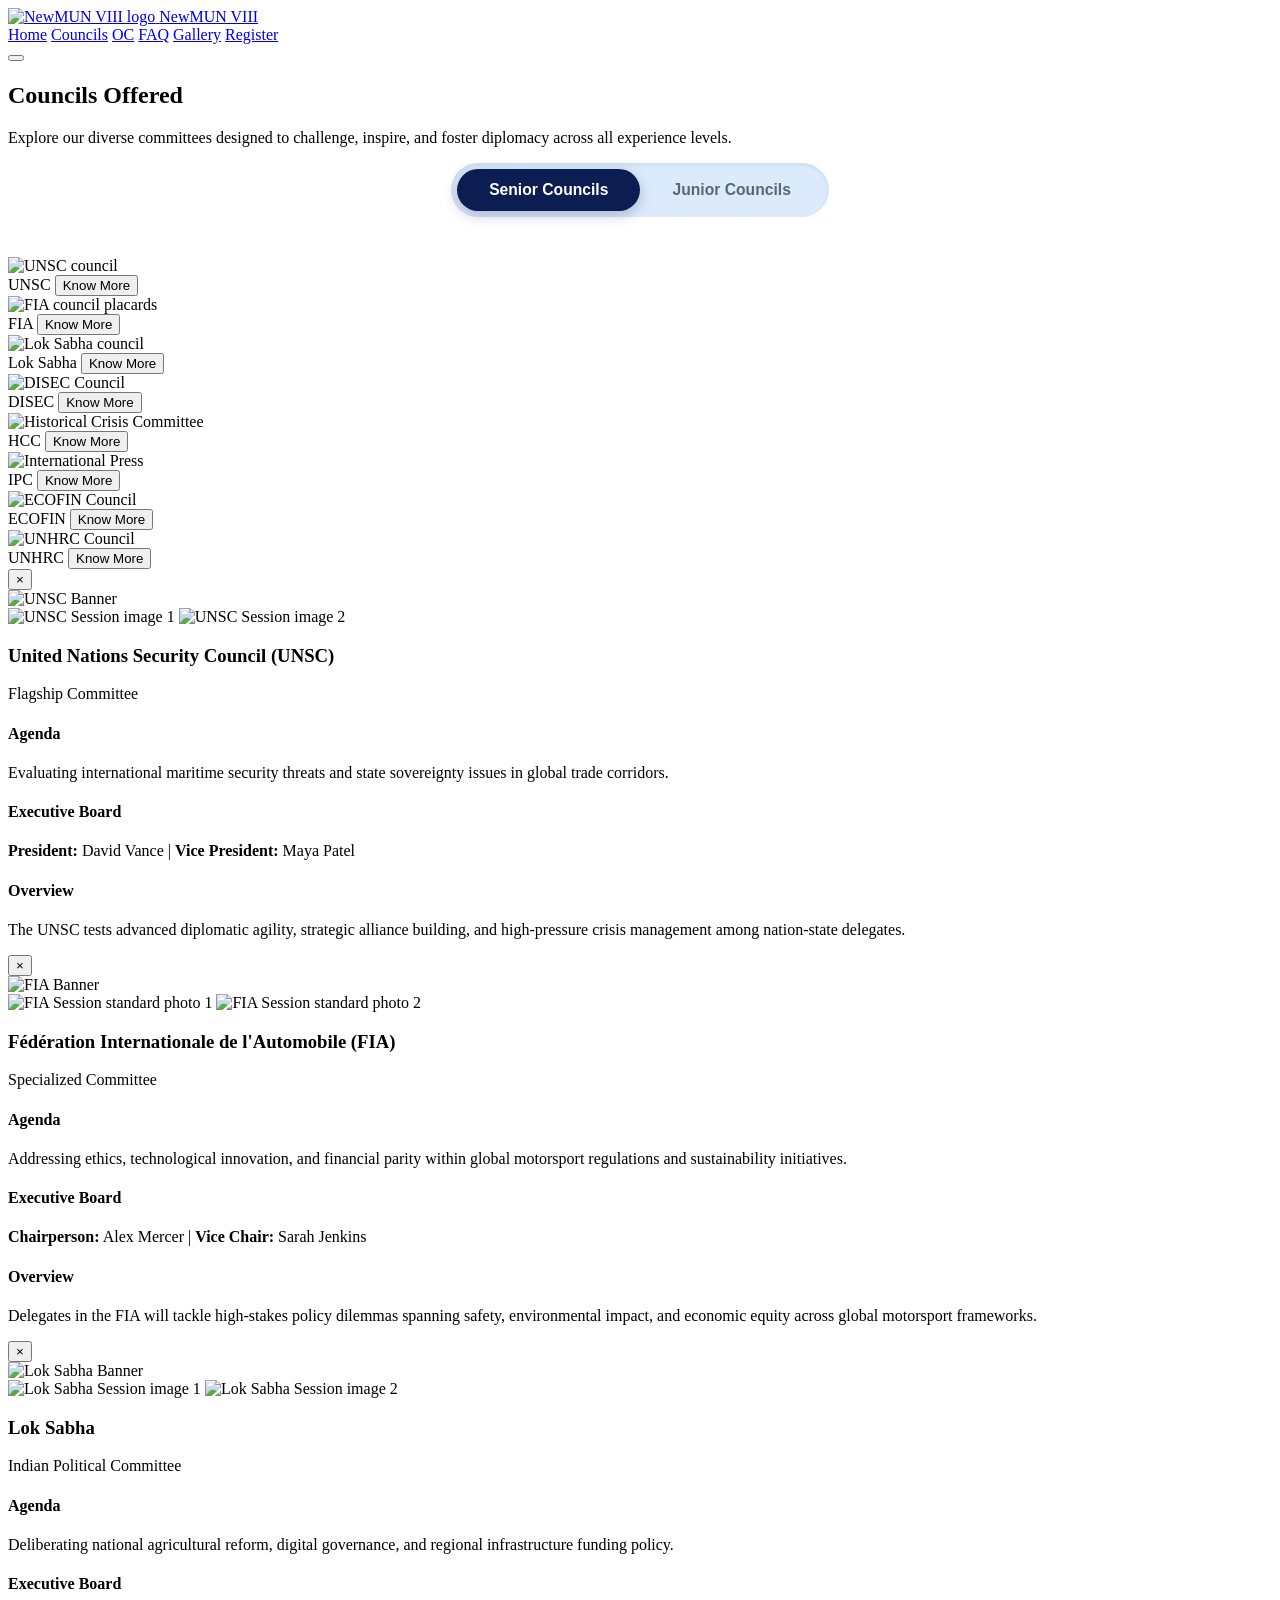
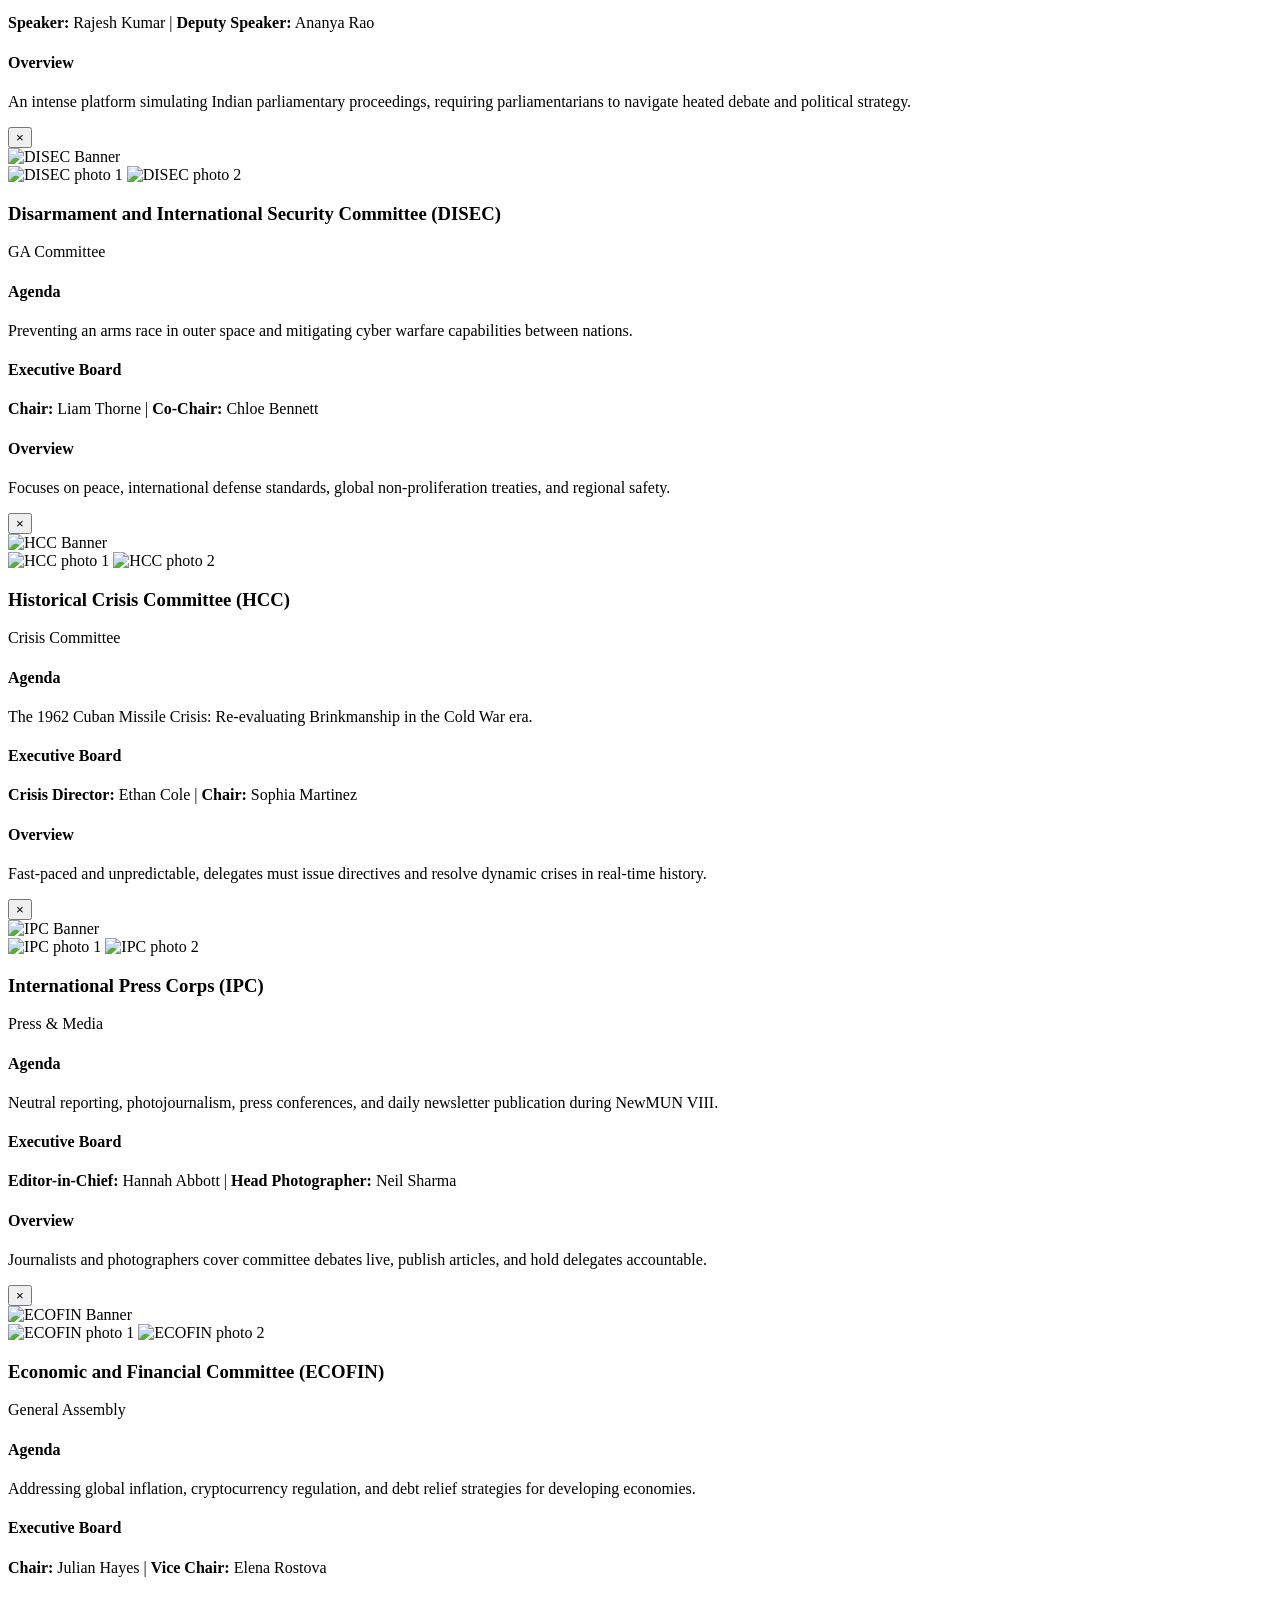
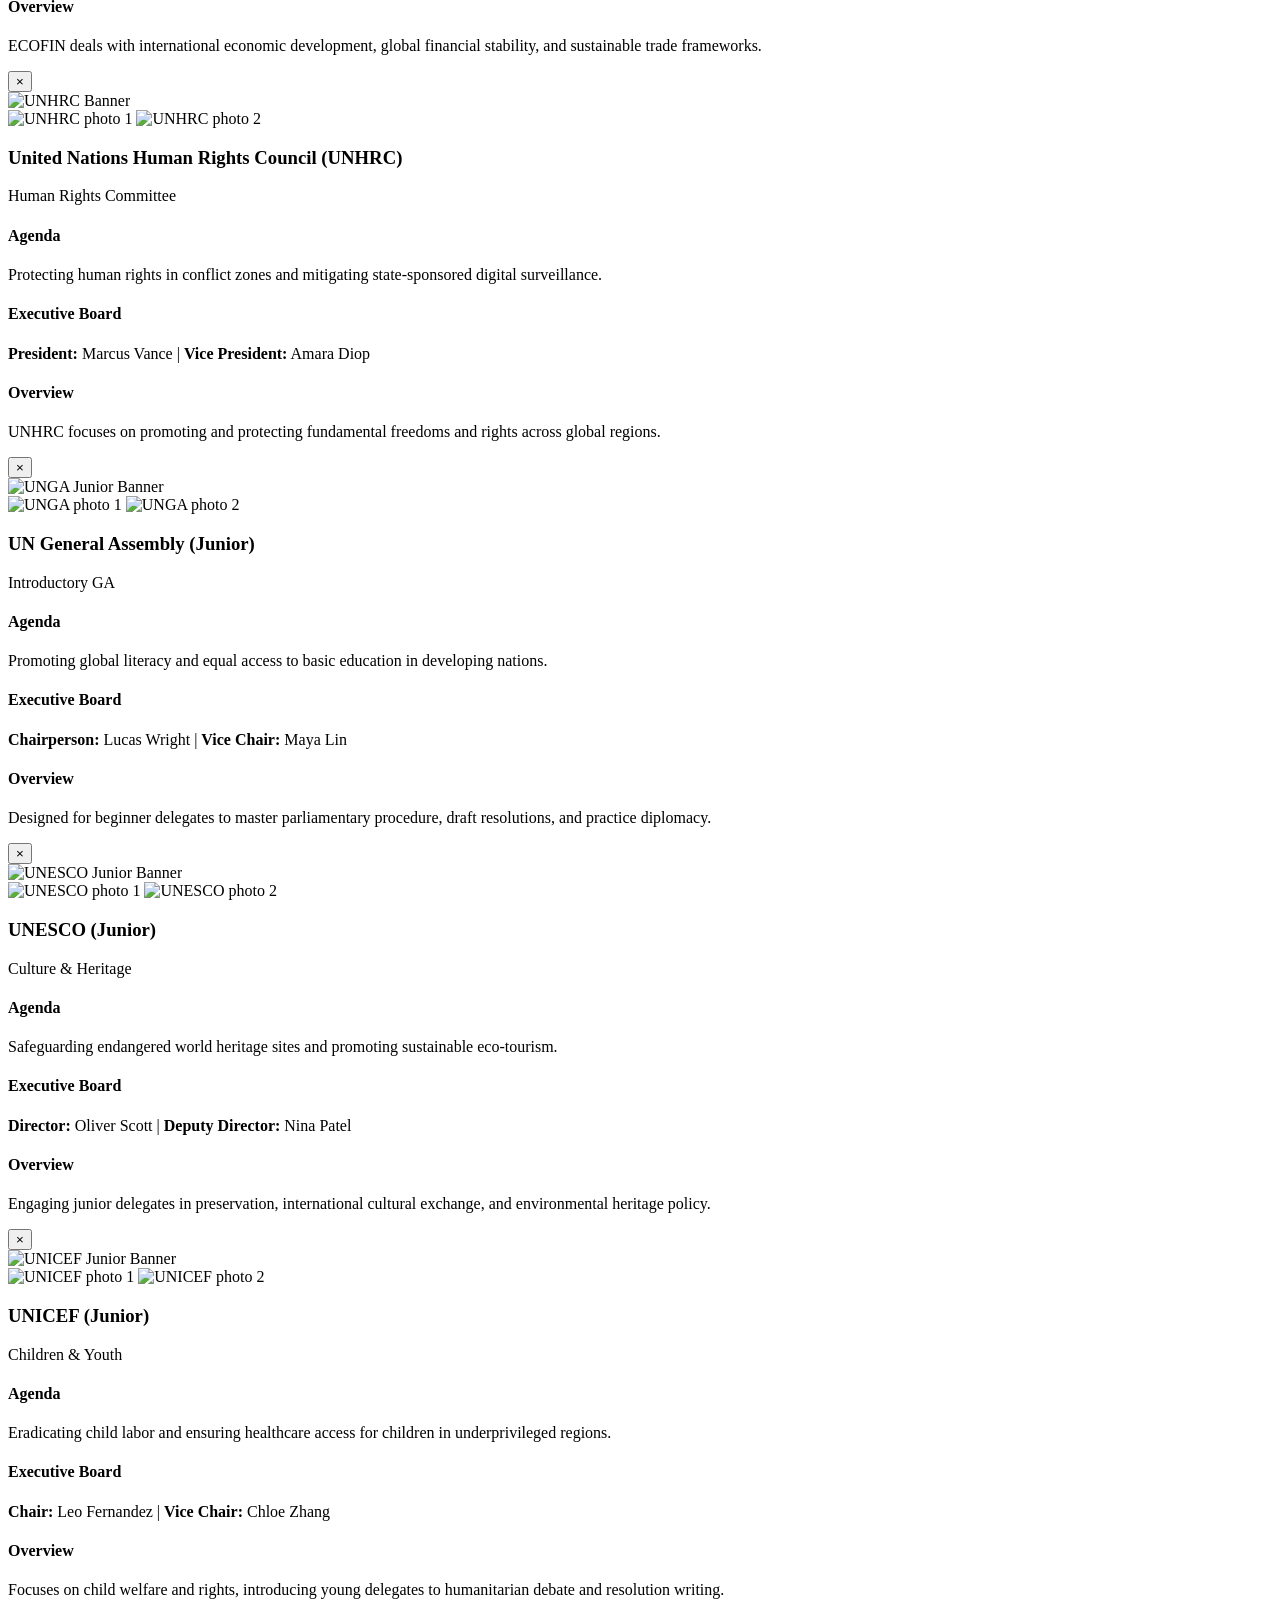
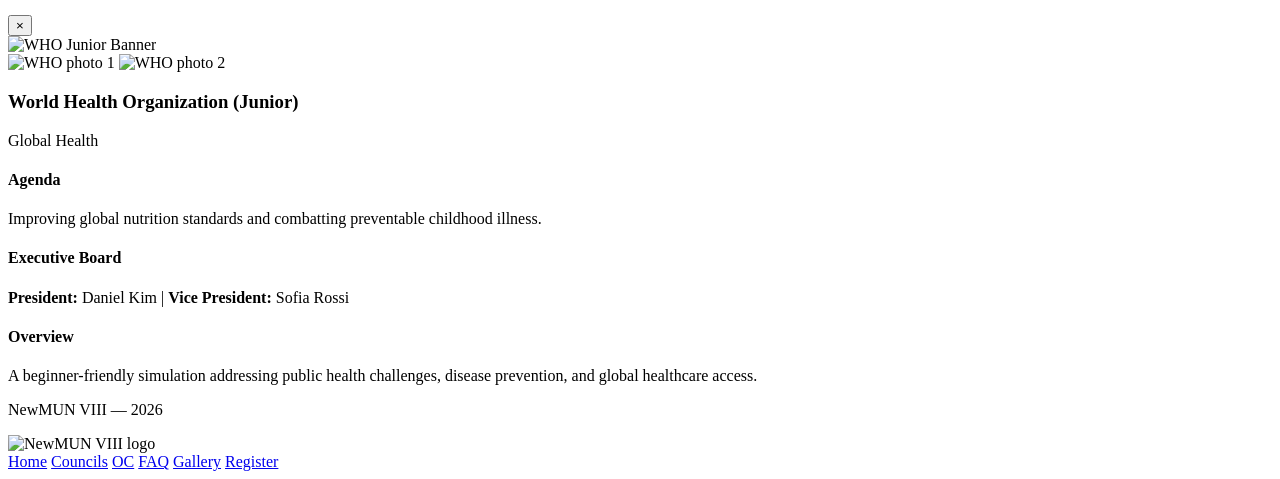
==== commit 44bfa49c: "Update councils.html" ====
--- a/councils.html
+++ b/councils.html
@@ -7,7 +7,7 @@
 <link rel="preconnect" href="https://fonts.googleapis.com">
 <link rel="preconnect" href="https://fonts.gstatic.com" crossorigin>
 <link href="https://fonts.googleapis.com/css2?family=Playfair+Display:ital,wght@0,500;0,600;0,700;1,500;1,600&family=Montserrat:wght@400;500;600;700;800&display=swap" rel="stylesheet">
-<link rel="stylesheet" href="/assets/css/index.css">
+<link rel="stylesheet" href="/newmunbhviii/assets/css/index.css">
 
 <style>
   /* =========================================================
@@ -70,7 +70,7 @@
   <div class="header-inner">
     <a href="index.html" class="brand">
       <span class="brand-mark">
-        <img src="/assets/logo.png" alt="NewMUN VIII logo">
+        <img src="/newmunbhviii/assets/logo.png" alt="NewMUN VIII logo">
       </span>
       <span class="brand-name">NewMUN VIII</span>
     </a>
@@ -104,7 +104,7 @@
   <div class="tab-content active" id="tab-senior">
     <div class="council-grid">
       <div class="council-card reveal">
-        <img src="/assets/unsc.jpeg" alt="UNSC council">
+        <img src="/newmunbhviii/assets/unsc.jpeg" alt="UNSC council">
         <div class="council-overlay">
           <span class="council-name">UNSC</span>
           <button class="btn btn-pill btn-overlay modal-trigger" data-modal="modal-unsc">Know More</button>
@@ -112,7 +112,7 @@
       </div>
 
       <div class="council-card reveal">
-        <img src="/assets/fia.jpeg" alt="FIA council placards">
+        <img src="/newmunbhviii/assets/fia.jpeg" alt="FIA council placards">
         <div class="council-overlay">
           <span class="council-name">FIA</span>
           <button class="btn btn-pill btn-overlay modal-trigger" data-modal="modal-fia">Know More</button>
@@ -120,7 +120,7 @@
       </div>
 
       <div class="council-card reveal">
-        <img src="/assets/lok-sabha.jpeg" alt="Lok Sabha council">
+        <img src="/newmunbhviii/assets/lok-sabha.jpeg" alt="Lok Sabha council">
         <div class="council-overlay">
           <span class="council-name">Lok Sabha</span>
           <button class="btn btn-pill btn-overlay modal-trigger" data-modal="modal-loksabha">Know More</button>
@@ -128,7 +128,7 @@
       </div>
 
       <div class="council-card reveal">
-        <img src="/assets/legacy-vi.jpg" alt="DISEC Council">
+        <img src="/newmunbhviii/assets/legacy-vi.jpg" alt="DISEC Council">
         <div class="council-overlay">
           <span class="council-name">DISEC</span>
           <button class="btn btn-pill btn-overlay modal-trigger" data-modal="modal-disec">Know More</button>
@@ -136,7 +136,7 @@
       </div>
 
       <div class="council-card reveal">
-        <img src="/assets/delegates.jpeg" alt="Historical Crisis Committee">
+        <img src="/newmunbhviii/assets/delegates.jpeg" alt="Historical Crisis Committee">
         <div class="council-overlay">
           <span class="council-name">HCC</span>
           <button class="btn btn-pill btn-overlay modal-trigger" data-modal="modal-hcc">Know More</button>
@@ -144,7 +144,7 @@
       </div>
 
       <div class="council-card reveal">
-        <img src="/assets/press.jpg" alt="International Press">
+        <img src="/newmunbhviii/assets/press.jpg" alt="International Press">
         <div class="council-overlay">
           <span class="council-name">IPC</span>
           <button class="btn btn-pill btn-overlay modal-trigger" data-modal="modal-ipc">Know More</button>
@@ -152,7 +152,7 @@
       </div>
 
       <div class="council-card reveal">
-        <img src="/assets/chairs.jpg" alt="ECOFIN Council">
+        <img src="/newmunbhviii/assets/chairs.jpg" alt="ECOFIN Council">
         <div class="council-overlay">
           <span class="council-name">ECOFIN</span>
           <button class="btn btn-pill btn-overlay modal-trigger" data-modal="modal-ecofin">Know More</button>
@@ -160,7 +160,7 @@
       </div>
 
       <div class="council-card reveal">
-        <img src="/assets/legacy-vii.jpeg" alt="UNHRC Council">
+        <img src="/newmunbhviii/assets/legacy-vii.jpeg" alt="UNHRC Council">
         <div class="council-overlay">
           <span class="council-name">UNHRC</span>
           <button class="btn btn-pill btn-overlay modal-trigger" data-modal="modal-unhrc">Know More</button>
@@ -172,7 +172,7 @@
   <div class="tab-content" id="tab-junior">
     <div class="council-grid">
       <div class="council-card">
-        <img src="/assets/delegates.jpeg" alt="UNGA Junior Committee">
+        <img src="/newmunbhviii/assets/delegates.jpeg" alt="UNGA Junior Committee">
         <div class="council-overlay">
           <span class="council-name">UNGA</span>
           <button class="btn btn-pill btn-overlay modal-trigger" data-modal="modal-jr-unga">Know More</button>
@@ -180,7 +180,7 @@
       </div>
 
       <div class="council-card">
-        <img src="/assets/chairs.jpg" alt="UNESCO Junior Committee">
+        <img src="/newmunbhviii/assets/chairs.jpg" alt="UNESCO Junior Committee">
         <div class="council-overlay">
           <span class="council-name">UNESCO</span>
           <button class="btn btn-pill btn-overlay modal-trigger" data-modal="modal-jr-unesco">Know More</button>
@@ -188,7 +188,7 @@
       </div>
 
       <div class="council-card">
-        <img src="/assets/legacy-vii.jpeg" alt="UNICEF Junior Committee">
+        <img src="/newmunbhviii/assets/legacy-vii.jpeg" alt="UNICEF Junior Committee">
         <div class="council-overlay">
           <span class="council-name">UNICEF</span>
           <button class="btn btn-pill btn-overlay modal-trigger" data-modal="modal-jr-unicef">Know More</button>
@@ -196,7 +196,7 @@
       </div>
 
       <div class="council-card">
-        <img src="/assets/legacy-vi.jpg" alt="WHO Junior Committee">
+        <img src="/newmunbhviii/assets/legacy-vi.jpg" alt="WHO Junior Committee">
         <div class="council-overlay">
           <span class="council-name">WHO</span>
           <button class="btn btn-pill btn-overlay modal-trigger" data-modal="modal-jr-who">Know More</button>
@@ -211,10 +211,10 @@
   <div class="modal" id="modal-unsc">
     <button class="modal-close" aria-label="Close modal">&times;</button>
     <div class="modal-banner">
-      <img src="/assets/unsc.jpeg" alt="UNSC Banner" class="banner-img">
-      <div class="top-right-images">
-        <img src="/assets/delegates.jpeg" alt="UNSC Session image 1">
-        <img src="/assets/chairs.jpg" alt="UNSC Session image 2">
+      <img src="/newmunbhviii/assets/unsc.jpeg" alt="UNSC Banner" class="banner-img">
+      <div class="top-right-images">
+        <img src="/newmunbhviii/assets/delegates.jpeg" alt="UNSC Session image 1">
+        <img src="/newmunbhviii/assets/chairs.jpg" alt="UNSC Session image 2">
       </div>
     </div>
     <div class="modal-body">
@@ -232,10 +232,10 @@
   <div class="modal" id="modal-fia">
     <button class="modal-close" aria-label="Close modal">&times;</button>
     <div class="modal-banner">
-      <img src="/assets/fia.jpeg" alt="FIA Banner" class="banner-img">
-      <div class="top-right-images">
-        <img src="/assets/legacy-vii.jpeg" alt="FIA Session standard photo 1">
-        <img src="/assets/legacy-vi.jpg" alt="FIA Session standard photo 2">
+      <img src="/newmunbhviii/assets/fia.jpeg" alt="FIA Banner" class="banner-img">
+      <div class="top-right-images">
+        <img src="/newmunbhviii/assets/legacy-vii.jpeg" alt="FIA Session standard photo 1">
+        <img src="/newmunbhviii/assets/legacy-vi.jpg" alt="FIA Session standard photo 2">
       </div>
     </div>
     <div class="modal-body">
@@ -253,10 +253,10 @@
   <div class="modal" id="modal-loksabha">
     <button class="modal-close" aria-label="Close modal">&times;</button>
     <div class="modal-banner">
-      <img src="/assets/lok-sabha.jpeg" alt="Lok Sabha Banner" class="banner-img">
-      <div class="top-right-images">
-        <img src="/assets/legacy-vi.jpg" alt="Lok Sabha Session image 1">
-        <img src="/assets/press.jpg" alt="Lok Sabha Session image 2">
+      <img src="/newmunbhviii/assets/lok-sabha.jpeg" alt="Lok Sabha Banner" class="banner-img">
+      <div class="top-right-images">
+        <img src="/newmunbhviii/assets/legacy-vi.jpg" alt="Lok Sabha Session image 1">
+        <img src="/newmunbhviii/assets/press.jpg" alt="Lok Sabha Session image 2">
       </div>
     </div>
     <div class="modal-body">
@@ -274,10 +274,10 @@
   <div class="modal" id="modal-disec">
     <button class="modal-close" aria-label="Close modal">&times;</button>
     <div class="modal-banner">
-      <img src="/assets/legacy-vi.jpg" alt="DISEC Banner" class="banner-img">
-      <div class="top-right-images">
-        <img src="/assets/unsc.jpeg" alt="DISEC photo 1">
-        <img src="/assets/fia.jpeg" alt="DISEC photo 2">
+      <img src="/newmunbhviii/assets/legacy-vi.jpg" alt="DISEC Banner" class="banner-img">
+      <div class="top-right-images">
+        <img src="/newmunbhviii/assets/unsc.jpeg" alt="DISEC photo 1">
+        <img src="/newmunbhviii/assets/fia.jpeg" alt="DISEC photo 2">
       </div>
     </div>
     <div class="modal-body">
@@ -295,10 +295,10 @@
   <div class="modal" id="modal-hcc">
     <button class="modal-close" aria-label="Close modal">&times;</button>
     <div class="modal-banner">
-      <img src="/assets/delegates.jpeg" alt="HCC Banner" class="banner-img">
-      <div class="top-right-images">
-        <img src="/assets/legacy-vii.jpeg" alt="HCC photo 1">
-        <img src="/assets/chairs.jpg" alt="HCC photo 2">
+      <img src="/newmunbhviii/assets/delegates.jpeg" alt="HCC Banner" class="banner-img">
+      <div class="top-right-images">
+        <img src="/newmunbhviii/assets/legacy-vii.jpeg" alt="HCC photo 1">
+        <img src="/newmunbhviii/assets/chairs.jpg" alt="HCC photo 2">
       </div>
     </div>
     <div class="modal-body">
@@ -316,10 +316,10 @@
   <div class="modal" id="modal-ipc">
     <button class="modal-close" aria-label="Close modal">&times;</button>
     <div class="modal-banner">
-      <img src="/assets/press.jpg" alt="IPC Banner" class="banner-img">
-      <div class="top-right-images">
-        <img src="/assets/lok-sabha.jpeg" alt="IPC photo 1">
-        <img src="/assets/legacy-vi.jpg" alt="IPC photo 2">
+      <img src="/newmunbhviii/assets/press.jpg" alt="IPC Banner" class="banner-img">
+      <div class="top-right-images">
+        <img src="/newmunbhviii/assets/lok-sabha.jpeg" alt="IPC photo 1">
+        <img src="/newmunbhviii/assets/legacy-vi.jpg" alt="IPC photo 2">
       </div>
     </div>
     <div class="modal-body">
@@ -337,10 +337,10 @@
   <div class="modal" id="modal-ecofin">
     <button class="modal-close" aria-label="Close modal">&times;</button>
     <div class="modal-banner">
-      <img src="/assets/chairs.jpg" alt="ECOFIN Banner" class="banner-img">
-      <div class="top-right-images">
-        <img src="/assets/delegates.jpeg" alt="ECOFIN photo 1">
-        <img src="/assets/unsc.jpeg" alt="ECOFIN photo 2">
+      <img src="/newmunbhviii/assets/chairs.jpg" alt="ECOFIN Banner" class="banner-img">
+      <div class="top-right-images">
+        <img src="/newmunbhviii/assets/delegates.jpeg" alt="ECOFIN photo 1">
+        <img src="/newmunbhviii/assets/unsc.jpeg" alt="ECOFIN photo 2">
       </div>
     </div>
     <div class="modal-body">
@@ -358,10 +358,10 @@
   <div class="modal" id="modal-unhrc">
     <button class="modal-close" aria-label="Close modal">&times;</button>
     <div class="modal-banner">
-      <img src="/assets/legacy-vii.jpeg" alt="UNHRC Banner" class="banner-img">
-      <div class="top-right-images">
-        <img src="/assets/press.jpg" alt="UNHRC photo 1">
-        <img src="/assets/fia.jpeg" alt="UNHRC photo 2">
+      <img src="/newmunbhviii/assets/legacy-vii.jpeg" alt="UNHRC Banner" class="banner-img">
+      <div class="top-right-images">
+        <img src="/newmunbhviii/assets/press.jpg" alt="UNHRC photo 1">
+        <img src="/newmunbhviii/assets/fia.jpeg" alt="UNHRC photo 2">
       </div>
     </div>
     <div class="modal-body">
@@ -379,10 +379,10 @@
   <div class="modal" id="modal-jr-unga">
     <button class="modal-close" aria-label="Close modal">&times;</button>
     <div class="modal-banner">
-      <img src="/assets/delegates.jpeg" alt="UNGA Junior Banner" class="banner-img">
-      <div class="top-right-images">
-        <img src="/assets/legacy-vi.jpg" alt="UNGA photo 1">
-        <img src="/assets/chairs.jpg" alt="UNGA photo 2">
+      <img src="/newmunbhviii/assets/delegates.jpeg" alt="UNGA Junior Banner" class="banner-img">
+      <div class="top-right-images">
+        <img src="/newmunbhviii/assets/legacy-vi.jpg" alt="UNGA photo 1">
+        <img src="/newmunbhviii/assets/chairs.jpg" alt="UNGA photo 2">
       </div>
     </div>
     <div class="modal-body">
@@ -400,10 +400,10 @@
   <div class="modal" id="modal-jr-unesco">
     <button class="modal-close" aria-label="Close modal">&times;</button>
     <div class="modal-banner">
-      <img src="/assets/chairs.jpg" alt="UNESCO Junior Banner" class="banner-img">
-      <div class="top-right-images">
-        <img src="/assets/press.jpg" alt="UNESCO photo 1">
-        <img src="/assets/unsc.jpeg" alt="UNESCO photo 2">
+      <img src="/newmunbhviii/assets/chairs.jpg" alt="UNESCO Junior Banner" class="banner-img">
+      <div class="top-right-images">
+        <img src="/newmunbhviii/assets/press.jpg" alt="UNESCO photo 1">
+        <img src="/newmunbhviii/assets/unsc.jpeg" alt="UNESCO photo 2">
       </div>
     </div>
     <div class="modal-body">
@@ -421,10 +421,10 @@
   <div class="modal" id="modal-jr-unicef">
     <button class="modal-close" aria-label="Close modal">&times;</button>
     <div class="modal-banner">
-      <img src="/assets/legacy-vii.jpeg" alt="UNICEF Junior Banner" class="banner-img">
-      <div class="top-right-images">
-        <img src="/assets/fia.jpeg" alt="UNICEF photo 1">
-        <img src="/assets/lok-sabha.jpeg" alt="UNICEF photo 2">
+      <img src="/newmunbhviii/assets/legacy-vii.jpeg" alt="UNICEF Junior Banner" class="banner-img">
+      <div class="top-right-images">
+        <img src="/newmunbhviii/assets/fia.jpeg" alt="UNICEF photo 1">
+        <img src="/newmunbhviii/assets/lok-sabha.jpeg" alt="UNICEF photo 2">
       </div>
     </div>
     <div class="modal-body">
@@ -442,10 +442,10 @@
   <div class="modal" id="modal-jr-who">
     <button class="modal-close" aria-label="Close modal">&times;</button>
     <div class="modal-banner">
-      <img src="/assets/legacy-vi.jpg" alt="WHO Junior Banner" class="banner-img">
-      <div class="top-right-images">
-        <img src="/assets/delegates.jpeg" alt="WHO photo 1">
-        <img src="/assets/chairs.jpg" alt="WHO photo 2">
+      <img src="/newmunbhviii/assets/legacy-vi.jpg" alt="WHO Junior Banner" class="banner-img">
+      <div class="top-right-images">
+        <img src="/newmunbhviii/assets/delegates.jpeg" alt="WHO photo 1">
+        <img src="/newmunbhviii/assets/chairs.jpg" alt="WHO photo 2">
       </div>
     </div>
     <div class="modal-body">
@@ -468,7 +468,7 @@
       <p class="footer-title">NewMUN VIII &mdash; 2026</p>
     </div>
     <div class="footer-emblem">
-      <img src="/assets/logo.png" alt="NewMUN VIII logo" class="footer-logo">
+      <img src="/newmunbhviii/assets/logo.png" alt="NewMUN VIII logo" class="footer-logo">
     </div>
     <nav class="footer-nav" aria-label="Footer">
       <a href="index.html">Home</a>
@@ -481,7 +481,7 @@
   </div>
 </footer>
 
-<script src="/assets/js/index.js"></script>
+<script src="/newmunbhviii/assets/js/index.js"></script>
 
 <script>
 document.addEventListener('DOMContentLoaded', () => {
@@ -540,4 +540,4 @@
 });
 </script>
 </body>
-</html>+</html>
